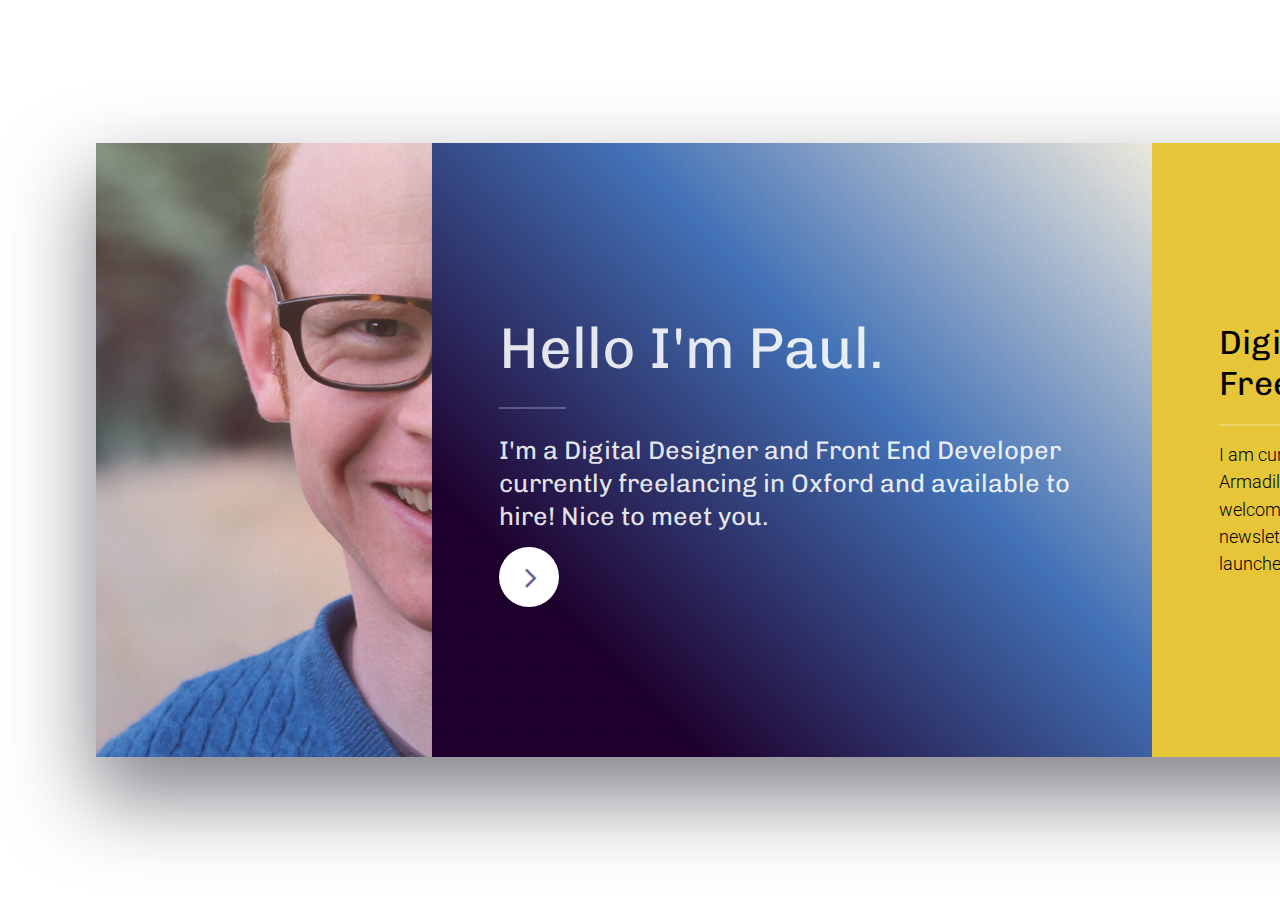
==== index.html @ 3a472e8e "corrected adestra typo" ====
<!DOCTYPE HTML>










<!--
	Ethereal by HTML5 UP
	html5up.net | @ajlkn
	Free for personal and commercial use under the CCA 3.0 license (html5up.net/license)
	Amended by Paul Dyke
-->
<html>

<head>
    <title>Paul Dyke Portfolio</title>
    <meta charset="utf-8" />
    <meta name="viewport" content="width=device-width, initial-scale=1, user-scalable=no" />
    <link rel="stylesheet" href="assets/css/main_v2.css" />
    <noscript><link rel="stylesheet" href="assets/css/noscript.css" /></noscript>
    <meta name="robots" content="noindex, nofollow" />
</head>

<body>
    <!-- Page Wrapper -->
    <div id="page-wrapper">
        <!-- Wrapper -->
        <div id="wrapper">
            <!-- Panel (Banner) -->
            <section class="panel banner right" id="start">
                <div class="content color0 span-3-75">
                    <h1 class="major hello">Hello I'm Paul.</h1>
                    <h3>I'm a Digital Designer and Front End Developer currently freelancing in Oxford and available to hire! Nice to meet you.</h3>
                    
                    <ul class="actions">
                        <li><a href="#first" class="button special color1 circle icon fa-angle-right">Next</a></li>
                    </ul>
                </div>
                <div class="image filtered span-1-75" data-position="25% 25%"><img src="images/portrait.png" alt="" /></div>
            </section>
            
            
                        <!-- Freelancer Panel -->
            <section class="panel b" style="background-color: #e7c538;">
                <div class="intro span-2"  style="color:#000;">
                    <h2 class="major" style="color:#000; font">Digital Design Freelancer</h2>
                    <p>I am currently freelancing at Armadillo CRM  coding email welcome programmes, newsletters and product launches for McDonald's.</p>
                </div>
                <div class="gallery span-2">
                    <video autoplay muted loop controls='true' type='video/mp4'>
                        <source src="https://www.dropbox.com/s/gogv94dn4tb8jvl/armcmix2.mp4?dl=1" type="video/mp4">
                    </video>
                </div>
            </section>

            <!-- Panel -->
            <section class="panel color4" id="first">
                <div class="intro color4 span-3">
                    <h2 class="major">Digital Design Manager</h2>
                    <p>I managed at team of email designers and developers at <a href="http://adestra.com">Adestra</a>. We helped clients create better looking and better performing email campaigns, in less time through bespoke email templates. Most of my time was spent on pre-sales, scoping, writing briefs and guiding the team but here are a few email template designs that I have designed and clients we worked with...</p>
                </div>
                <div class="gallery">
                    <div class="group span-1-5">
                        <a href="images/gallery/fulls/stonegate.png" class="image span-1-5" data-position="bottom">
                            <div class="infobar"><span class="icon fa-user"></span>
                                <br>Stonegate</div><img src="images/gallery/thumbs/wireframe_square.png" /></a>
                        <a href="images/gallery/fulls/stonegate.png" class="image span-1-5" data-position="bottom">
                            <div class="infobar"><span class="icon fa-user"></span>
                                <br>Slug &amp; Lettuce</div><img src="images/gallery/thumbs/slug_square.png" /></a>
                    </div>


                    <div class="group span-1-5">
                        <a href="images/gallery/fulls/stonegate.png" class="image span-1-5" data-position="bottom">
                            <div class="infobar"><span class="icon fa-user"></span>
                                <br>The Common Room</div><img src="images/gallery/thumbs/city_square.png" /></a>
                        <a href="images/gallery/fulls/stonegate.png" class="image span-1-5" data-position="bottom">
                            <div class="infobar"><span class="icon fa-user"></span>
                                <br>Walkabout</div><img src="images/gallery/thumbs/walkabout_square.png" /></a>
                    </div>
                </div>
                <div class="gallery">
                    <div class="image span-2-5" data-position="top">
                        <img src="images/gallery/thumbs/logos.png"></div>
                </div>
                <div class="gallery">
                    <div class="group span-3">
                        <a href="images/gallery/fulls/01.jpg" class="image filtered span-3" data-position="bottom">
                            <div class="infobar"><span class="icon fa-paint-brush"></span>
                                <br>Asda Money</div><img src="images/gallery/thumbs/01.jpg" /></a>
                        <a href="images/gallery/fulls/02.jpg" class="image filtered span-1-5" data-position="center">
                            <div class="infobar"><span class="icon fa-paint-brush"></span> <span class="icon fa-code"></span>
                                <br>Oxford University Press</div><img src="images/gallery/thumbs/02.jpg" alt="" /></a>
                        <a href="images/gallery/fulls/03.jpg" class="image filtered span-1-5" data-position="bottom">
                            <div class="infobar">
                                <div class="infobar"><span class="icon fa-paint-brush"></span> <span class="icon fa-code"></span>
                                    <br>The National Lottery</div>
                            </div><img src="images/gallery/thumbs/03.jpg" alt="" /></a>
                    </div>
                    <a href="images/gallery/fulls/04.jpg" class="image filtered span-2-5" data-position="top">
                        <div class="infobar"><span class="icon fa-paint-brush"></span> <span class="icon fa-code"></span>
                            <br>Lloyds Banking Group</div><img src="images/gallery/thumbs/04.jpg" alt="" /></a>
                </div>
            </section>



            <!-- Email Developer Panel
            <section class="panel filtered color4-alt">
                <div class="intro   span-3">
                    <h2 class="major">Email Developer</h2>
                    <p>At first glance HTML for email appears to be a throwback to the 1990s with its use of tables and inline CSS, but there is more to it than that. Email platforms, such as Adestra's MessageFocus, allows the setup of dynamic and personalised content and templating which add an extra level of markup and logic. More advanced email clients and mobile devices can read CSS3 and media queries allowing for progressive enhancements, animations and responsive email design.</p>
                    <pre style="width:100%;"><code>&lt;table width=&quot;600&quot;&gt;
&lt;tr amf:repeat=&quot;100&quot;&gt;&lt;td&gt;[*data('client_name')*]&lt;/td&gt;&lt;/tr&gt;
&lt;/table&gt;</code></pre>
                </div>
                <div class="gallery span-2">
                    <video autoplay muted loop controls='true' type='video/mp4'>
                        <source src="https://dl.dropboxusercontent.com/s/t7785o9picqbp46/bmj.mp4?dl=1" type="video/mp4">
                    </video>
                </div>
            </section>
 -->




            <!-- Web Development Panel -->
            <section class="panel color4-alt">
                <div class="intro color4 span-3">
                    <h2 class="major">Web Development</h2>
                    <p>I have been developing a garden centre website prototype called <a href="http://plantbooth.uk" target="_blank">Plantbooth</a> using a static site generator called Hugo. The site is responsive, fast, makes use of Pinterest's Rich Pins and generates price information from RSS feeds. I am currently building the next version which uses WordPress and allows the price comparison of over 2500 plants!</p>
                    <p> This portfolio site uses a customised open source html template by <a href="https://html5up.net" target="_blank">HTML5 UP</a>, pure.css and is hosted on GitHub.</p>
                </div>
                <div class="gallery">
                    <div class="group span-3">
                        <div class="image span-3" data-position="center">
                            <div class="infobar"><span class="icon fa-github"></span> <span class="icon fa-wordpress"></span>
                                <br><a href="http://plantbooth.uk" target="_blank">Plantbooth</a><br>Hugo / WordPress.</div><img src="images/gallery/thumbs/plantbooth.png" />
                        </div>
                        <div class="image span-3" data-position="left">
                            <a href="https://plantbooth.uk" target="_blank"><img src="images/gallery/thumbs/plantbooth_pins.png"></a>
                        </div>
                    </div>
                </div>
            </section>            
            

            <!-- Motion Panel -->
            <section class="panel color4-alt">
                <div class="intro color4 span-3">
                    <h2 class="major">Motion</h2>
                    <p>My first summer job was in an animation studio. I studied Architecture briefly and enjoyed creating building designs with CAD. I later took an evening course in 3D Studio Max. I have worked as an Edit Runner in TV Post-Production using Avid. Within Email design, I have enjoyed creating animated gifs and CSS animations.</p>
                    <ul class="actions">
                        <li><a id="mute-video" class="button special color1 circle icon fa-headphones">Listen</a></li>
                    </ul>
                </div>
                <div class="gallery" style="background:white;">
                    <div class="group span-3">
                        <div class="image span-3" data-position="bottom">
                            <video autoplay loop muted width="100%" controls='false' type='video/mp4'>
                                <source src="https://dl.dropboxusercontent.com/s/f4wjrq3kisc1ybz/reel.mp4?dl=1" type="video/mp4">
                            </video>
                        </div>
                        <div class="span-1-5 image world">
                            <img src="http://anglian_water.msgfocus.com/anglian_water/images/globe8.png" alt="Love every drop. Put water at the heart of a whole new way of living." width="100%" class="rotate" />
                            <div class="infobar" style="color:#000;">
                                <span class="icon fa-code"></span>
                                <br>Anglian Water - css animation</div>
                        </div>
                        <div class="span-1-5 image css_animation sky" data-position="top">
                            <div id="front-clouds"></div>
                            <div id="back-clouds"></div>
                            <div class="infobar"><span class="icon fa-paint-brush"></span> <span class="icon fa-code"></span>
                                <br>Adestra Email Summit - css</div>
                            <img src="images/gallery/thumbs/mountain.png" class="mountain">
                        </div>
                    </div>
                </div>
            </section>





            <!-- Illustrations Panel -->
            <section class="panel color4-alt">
                <div class="intro color4 span-3">
                    <h2 class="major">Illustration</h2>
                    <p>I really appreciate great typography, illustration and graphic design. Here's a few examples of my attempts!</p>
                </div>
                <div class="gallery">
                    <div class="group span-3">
                        <div class="image filtered span-1-5" data-position="center"><img src="images/gallery/thumbs/illustrations_04.png" alt="" /></div>
                        <div class="image filtered span-1-5" data-position="center"><img src="images/gallery/thumbs/illustrations_03.png" alt="" /></div>
                        <div class="image filtered span-1-5" data-position="center"><img src="images/gallery/thumbs/illustrations_06.png" alt="" /></div>
                        <div class="image filtered span-1-5" data-position="center"><img src="images/gallery/thumbs/illustrations_05.png" alt="" /></div>
                    </div>
                </div>
                <div class="gallery">

                    <div class="group span-3">
                        <div class="image filtered span-3" data-position="center">
                            <div class="infobar" style="color:black;"><span class="icon fa-paint-brush"></span>
                                <br>Marketing Adestra - Illustrator</div><img src="images/gallery/thumbs/adestracarwarp1.png"></div>
                        <div class="image filtered span-3" data-position="center"><img src="images/gallery/thumbs/adestracarwarp2.png"></div>
                    </div>
                    <div class="group span-1-5">
                        <div class="image filtered span-1-5" data-position="center"><img src="images/gallery/thumbs/adestracarwarp3.png"></div>
                        <div class="image filtered span-1-5" data-position="center"><img src="images/gallery/thumbs/adestracarwarp4.png"></div>
                    </div>
                </div>
            </section>



            <!-- Skills and Tools Panel -->
            <section class="panel color1">
                <div class="intro joined">
                    <h2 class="major">Skills and Tools</h2>
                    <p>I'm most comfortable with Photoshop and a code editor. I make use of Adobe Illustrator and InDesign when creating vector and print ready designs and Premiere Pro for editing video.</p>
                </div>
                <div class="inner">
                    <ul class="grid-icons three connected">
                        <li><span class="icon fa-paint-brush"><span class="label">Graphic Design</span></span>
                        </li>
                        <li><span class="icon fa-camera-retro"><span class="label">Photography</span></span>
                        </li>
                        <li><span class="icon fa-code"><span class="label">Front end Development</span></span>
                        </li>
                        <li><span class="icon fa-envelope-o"><span class="label">Email Development and Marketing</span></span>
                        </li>
                        <li><span class="icon fa-wordpress"><span class="label">WordPress</span></span>
                        </li>
                        <li><span class="icon fa-film"><span class="label">Video</span></span>
                        </li>
                    </ul>
                </div>
            </section>



            <!-- Panel -->
            <section class="panel color1">
                <div class="intro color4">
                    <h2 class="major">Contact</h2>
                    <p>Thank you for browsing my portfolio. If you would like to contact me, you may use the following form.</p>
                    <ul class="contact-icons color1">
                        <li class="icon fa-twitter"><a href="https://twitter.com/pauldyke">@pauldyke</a></li>
                        <li class="icon fa-linkedin"><a href="https://linkedin.com/in/pdyke/">/pdyke</a></li>
                    </ul>
                </div>
                <div class="inner span-3-25">
                    <form id="contact-form" action="//formspree.io/pauldyke@hotmail.com" method="post">
                        <input type="hidden" name="_subject" value="Portfolio Site Message" />
                        <input type="text" name="_gotcha" style="display:none" />
                        <div class="field half">
                            <label for="inputName">Name</label>
                            <input type="text" name="Name" id="inputName" required /> </div>
                        <div class="field half">
                            <label for="inputEmail">Email</label>
                            <input type="email" name="Email" id="inputEmail" required /> </div>
                        <div class="field">
                            <label for="inputMessage">Message</label>
                            <textarea name="Message" id="inputMessage" rows="4" required></textarea>
                        </div>
                        <ul class="actions">
                            <li>
                                <input type="submit" value="Send Message" class="button special" />
                            </li>
                        </ul>
                    </form>
                    <ul class="actions">
                        <li><a href="#start" class="button special color1 circle icon fa-angle-left">Back</a></li>
                    </ul>
                </div>
            </section>




        </div>
    </div>
    <!-- Scripts -->
    <script src="assets/js/jquery.min.js"></script>
    <script src="assets/js/skel.min.js"></script>
    <script src="assets/js/main_v2.js"></script>
</body>

</html>
---- assets/css/main_v2.css ----
@import url(font-awesome.min.css);

/* @import url("https://fonts.googleapis.com/css?family=Source+Sans+Pro:300,400,300i,400i"); */

@import url('https://fonts.googleapis.com/css?family=Bitter:700|Roboto:300,400|Chivo:400,700');

/*
	Ethereal by HTML5 UP
	html5up.net | @ajlkn
	Free for personal and commercial use under the CCA 3.0 license (html5up.net/license)
    Customised by Paul Dyke
*/


/* Reset */

html,
body,
div,
span,
applet,
object,
iframe,
h1,
h2,
h3,
h4,
h5,
h6,
p,
blockquote,
pre,
a,
abbr,
acronym,
address,
big,
cite,
code,
del,
dfn,
em,
img,
ins,
kbd,
q,
s,
samp,
small,
strike,
strong,
sub,
sup,
tt,
var,
b,
u,
i,
center,
dl,
dt,
dd,
ol,
ul,
li,
fieldset,
form,
label,
legend,
table,
caption,
tbody,
tfoot,
thead,
tr,
th,
td,
article,
aside,
canvas,
details,
embed,
figure,
figcaption,
footer,
header,
hgroup,
menu,
nav,
output,
ruby,
section,
summary,
time,
mark,
audio,
video {
    margin: 0;
    padding: 0;
    border: 0;
    font-size: 100%;
    font: inherit;
    vertical-align: baseline;
}

article,
aside,
details,
figcaption,
figure,
footer,
header,
hgroup,
menu,
nav,
section {
    display: block;
}

body {
    line-height: 1;
}

ol,
ul {
    list-style: none;
}

blockquote,
q {
    quotes: none;
}

blockquote:before,
blockquote:after,
q:before,
q:after {
    content: '';
    content: none;
}

table {
    border-collapse: collapse;
    border-spacing: 0;
}

body {
    -webkit-text-size-adjust: none;
}


/* Box Model */

*,
*:before,
*:after {
    -moz-box-sizing: border-box;
    -webkit-box-sizing: border-box;
    box-sizing: border-box;
}


/* Page */

@-moz-keyframes load-spinner {
    0% {
        -moz-transform: rotate(0deg);
        -webkit-transform: rotate(0deg);
        -ms-transform: rotate(0deg);
        transform: rotate(0deg);
    }
    100% {
        -moz-transform: rotate(360deg);
        -webkit-transform: rotate(360deg);
        -ms-transform: rotate(360deg);
        transform: rotate(360deg);
    }
}

@-webkit-keyframes load-spinner {
    0% {
        -moz-transform: rotate(0deg);
        -webkit-transform: rotate(0deg);
        -ms-transform: rotate(0deg);
        transform: rotate(0deg);
    }
    100% {
        -moz-transform: rotate(360deg);
        -webkit-transform: rotate(360deg);
        -ms-transform: rotate(360deg);
        transform: rotate(360deg);
    }
}

@-ms-keyframes load-spinner {
    0% {
        -moz-transform: rotate(0deg);
        -webkit-transform: rotate(0deg);
        -ms-transform: rotate(0deg);
        transform: rotate(0deg);
    }
    100% {
        -moz-transform: rotate(360deg);
        -webkit-transform: rotate(360deg);
        -ms-transform: rotate(360deg);
        transform: rotate(360deg);
    }
}

@keyframes load-spinner {
    0% {
        -moz-transform: rotate(0deg);
        -webkit-transform: rotate(0deg);
        -ms-transform: rotate(0deg);
        transform: rotate(0deg);
    }
    100% {
        -moz-transform: rotate(360deg);
        -webkit-transform: rotate(360deg);
        -ms-transform: rotate(360deg);
        transform: rotate(360deg);
    }
}

@-ms-viewport {
    width: device-width;
}

html {
    width: 100%;
    height: 100%;
}

body {
    display: -moz-flex;
    display: -webkit-flex;
    display: -ms-flex;
    display: flex;
    -moz-align-items: center;
    -webkit-align-items: center;
    -ms-align-items: center;
    align-items: center;
    -moz-justify-content: -moz-flex-start;
    -webkit-justify-content: -webkit-flex-start;
    -ms-justify-content: -ms-flex-start;
    justify-content: flex-start;
    -ms-overflow-style: scrollbar;
    width: 100%;
    height: 100%;
    min-height: 30rem;
    overflow: hidden;
}

body:before {
    -moz-animation: load-spinner 1s infinite linear;
    -webkit-animation: load-spinner 1s infinite linear;
    -ms-animation: load-spinner 1s infinite linear;
    animation: load-spinner 1s infinite linear;
    -moz-transition: opacity 0.25s ease;
    -webkit-transition: opacity 0.25s ease;
    -ms-transition: opacity 0.25s ease;
    transition: opacity 0.25s ease;
    -moz-transition-delay: 0s;
    -webkit-transition-delay: 0s;
    -ms-transition-delay: 0s;
    transition-delay: 0s;
    -moz-pointer-events: none;
    -webkit-pointer-events: none;
    -ms-pointer-events: none;
    pointer-events: none;
    content: '';
    display: block;
    position: absolute;
    top: 50%;
    left: 50%;
    width: 4rem;
    height: 4rem;
    margin: -2rem 0 0 -2rem;
    background-image: url("data:image/svg+xml;charset=utf8,%3Csvg xmlns='http://www.w3.org/2000/svg' xmlns:xlink='http://www.w3.org/1999/xlink' width='96px' height='96px' viewBox='0 0 96 96' zoomAndPan='disable'%3E%3Cstyle%3Ecircle %7Bfill: transparent%3B stroke: %232e2b37%3B stroke-width: 1.5px%3B %7D%3C/style%3E%3Cdefs%3E%3CclipPath id='corner'%3E%3Cpolygon points='0,0 48,0 48,48 96,48 96,96 0,96' /%3E%3C/clipPath%3E%3C/defs%3E%3Cg clip-path='url(%23corner)'%3E%3Ccircle cx='48' cy='48' r='32'/%3E%3C/g%3E%3C/svg%3E");
    background-position: center;
    background-repeat: no-repeat;
    background-size: 4rem;
    opacity: 0;
}

body:after {
    -moz-pointer-events: none;
    -webkit-pointer-events: none;
    -ms-pointer-events: none;
    pointer-events: none;
    content: '';
    display: block;
    position: fixed;
    top: 0;
    left: 0;
    width: 100%;
    height: 100%;
    z-index: -1;
    background-attachment: fixed;
    background-color: #ffffff;
   /**  background-image: url("../../images/overlay.png"), url("../../images/bg.jpg");
    background-repeat: repeat, repeat-x;
    background-size: 128px 128px, cover; **/
}

body.is-loading *,
body.is-loading *:before,
body.is-loading *:after {
    -moz-animation: none !important;
    -webkit-animation: none !important;
    -ms-animation: none !important;
    animation: none !important;
    -moz-transition: none !important;
    -webkit-transition: none !important;
    -ms-transition: none !important;
    transition: none !important;
}

body.is-loading:before {
    -moz-transition: opacity 1s ease;
    -webkit-transition: opacity 1s ease;
    -ms-transition: opacity 1s ease;
    transition: opacity 1s ease;
    -moz-transition-delay: 0.75s;
    -webkit-transition-delay: 0.75s;
    -ms-transition-delay: 0.75s;
    transition-delay: 0.75s;
    opacity: 0.25;
}

@media screen and (max-width: 736px) {
    html {
        height: auto;
    }
    body {
        height: auto;
        overflow-x: hidden;
        overflow-y: auto;
    }
}

@media screen and (max-width: 480px) {
    html,
    body {
        min-width: 320px;
    }
}


/* Typography */

html {
    font-size: 18pt;
    font-size: 1vmax;
}

@media screen and (max-width: 1680px) {
    html {
        font-size: 12pt;
        font-size: 1.1vmax;
    }
}

@media screen and (max-width: 1280px) {
    html {
        font-size: 11pt;
        font-size: 1.5vmax;
    }
}

body,
input,
select,
textarea {
    color: rgba(255, 255, 255, 0.75);
    font-family: 'Roboto', Helvetica, sans-serif;
    font-size: 0.95rem;
    font-weight: 300;
    line-height: 1.50;
}

a {
    -moz-transition: color 0.2s ease-in-out, border-bottom-color 0.2s ease-in-out;
    -webkit-transition: color 0.2s ease-in-out, border-bottom-color 0.2s ease-in-out;
    -ms-transition: color 0.2s ease-in-out, border-bottom-color 0.2s ease-in-out;
    transition: color 0.2s ease-in-out, border-bottom-color 0.2s ease-in-out;
    color: inherit;
    border-bottom: dotted 1px;
    text-decoration: none;
}

a:hover {
    border-bottom-color: transparent;
    color: #ffe4b4;
}

strong,
b {
    color: rgba(255, 255, 255, 0.875);
    font-weight: 400;
}

em,
i {
    font-style: italic;
}

p {
    margin: 0 0 1.5rem 0;
}

body.is-ie p {
    width: 100%;
}

h1,
h2,
h3,
h4,
h5,
h6 {
    color: rgba(255, 255, 255, 0.875);
    font-family: 'Chivo', Helvetica, sans-serif;
    font-weight: 400;
    line-height: 1.3;
    margin: 0 0 0.75rem 0;
    letter-spacing: 0em;
}

h1 a,
h2 a,
h3 a,
h4 a,
h5 a,
h6 a {
    color: inherit;
    text-decoration: none;
}

h1.major,
h2.major,
h3.major {
    position: relative;
}

h1.major:after,
h2.major:after,
h3.major:after {
    content: '';
    position: absolute;
    left: 0;
    width: 3.5rem;
    height: 0.1rem;
    background-color: rgba(255, 255, 255, 0.25);
}

h1 {
    font-size: 3rem;
    line-height: 1.2;
}

h1.major {
    margin: 0 0 2.625rem 0;
}

h1.major:after {
    bottom: -1.325rem;
}

h2 {
    font-size: 1.75rem;
    line-height: 1.2;
}

h2.major {
    margin: 0 0 1.9875rem 0;
}

h2.major:after {
    bottom: -1.2rem;
}

h3 {
    font-size: 1.325rem;
}

h3.major {
    margin: 0 0 1.875rem 0;
}

h3.major:after {
    bottom: -0.75rem;
}

h4 {
    font-size: 1rem;
}

h5 {
    font-size: 0.9rem;
}

h6 {
    font-size: 0.7rem;
}

sub {
    font-size: 0.8rem;
    position: relative;
    top: 0.5rem;
}

sup {
    font-size: 0.8rem;
    position: relative;
    top: -0.5rem;
}

blockquote {
    border-left: solid 0.25rem rgba(255, 255, 255, 0.25);
    font-style: italic;
    margin: 0 0 1.5rem 0;
    padding: 0.375rem 0 0.375rem 1.5rem;
}

code {
    background: rgba(255, 255, 255, 0.075);
    border-radius: 0.25rem;
    font-family: "Courier New", monospace;
    font-size: 0.8rem;
    margin: 0 0.25rem;
    padding: 0.25rem 0.65rem;
}

pre {
    -webkit-overflow-scrolling: touch;
    font-family: "Courier New", monospace;
    font-size: 0.8rem;
    margin: 0 0 1.5rem 0;
    white-space: pre-wrap;
}

pre code {
    display: block;
    line-height: 1.625;
    padding: 1rem 1.5rem;
    overflow-x: auto;
    margin: 0;
}

hr {
    border: 0;
    border-bottom: solid 2px rgba(255, 255, 255, 0.25);
    margin: 1.875rem 0;
}

.align-left {
    text-align: left;
}

.align-center {
    text-align: center;
}

.align-right {
    text-align: right;
}

@media screen and (max-width: 736px) {
    html {
        font-size: 12pt;
    }
    h1 {
        font-size: 2.25rem;
        line-height: 1.2;
    }
    h1.major {
        margin: 0 0 2.625rem 0;
    }
    h1.major:after {
        bottom: -1.325rem;
    }
    h2 {
        font-size: 1.5rem;
        line-height: 1.2;
    }
    h2.major {
        margin: 0 0 1.9875rem 0;
    }
    h2.major:after {
        bottom: -1.2rem;
    }
    h3 {
        font-size: 1rem;
    }
    h3.major {
        margin: 0 0 1.875rem 0;
    }
    h3.major:after {
        bottom: -0.75rem;
    }
    h4 {
        font-size: 1rem;
    }
    h5 {
        font-size: 0.9rem;
    }
    h6 {
        font-size: 0.7rem;
    }
    h1 br,
    h2 br,
    h3 br,
    h4 br,
    h5 br,
    h6 br {
        display: none;
    }
}

@media screen and (max-width: 360px) {
    html {
        font-size: 11pt;
    }
}


/* Form */

form {
    display: -moz-flex;
    display: -webkit-flex;
    display: -ms-flex;
    display: flex;
    -moz-flex-wrap: wrap;
    -webkit-flex-wrap: wrap;
    -ms-flex-wrap: wrap;
    flex-wrap: wrap;
    width: calc(100% + 3rem);
    margin: -1.5rem 0 1.5rem -1.5rem;
}

form > .field {
    -moz-flex-grow: 0;
    -webkit-flex-grow: 0;
    -ms-flex-grow: 0;
    flex-grow: 0;
    -moz-flex-shrink: 0;
    -webkit-flex-shrink: 0;
    -ms-flex-shrink: 0;
    flex-shrink: 0;
    padding: 1.5rem 0 0 1.5rem;
    width: calc(100% - 1.5rem);
}

form > .field.half {
    width: calc(50% - 0.75rem);
}

form > .field.third {
    width: calc(100%/3 - 0.5rem);
}

form > .field.quarter {
    width: calc(25% - 0.375rem);
}

form > .actions {
    -moz-flex-grow: 0;
    -webkit-flex-grow: 0;
    -ms-flex-grow: 0;
    flex-grow: 0;
    -moz-flex-shrink: 1;
    -webkit-flex-shrink: 1;
    -ms-flex-shrink: 1;
    flex-shrink: 1;
    margin: 1.5rem 0 0 1.5rem;
}

label {
    color: rgba(255, 255, 255, 0.875);
    display: block;
    font-family: Roboto, Arial, Helvetica, sans-serif;
    font-size: 0.8rem;
    font-weight: 700;
    margin: 0 0 0.4875rem 0;
}

input[type="text"],
input[type="password"],
input[type="email"],
input[type="tel"],
select,
textarea {
    -moz-appearance: none;
    -webkit-appearance: none;
    -ms-appearance: none;
    appearance: none;
    background: transparent;
    border: solid 2px rgba(255, 255, 255, 0.25);
    border-radius: 0.25rem;
    color: inherit;
    display: block;
    outline: 0;
    padding: 0 0.75rem;
    text-decoration: none;
    width: 100%;
}

input[type="text"]:invalid,
input[type="password"]:invalid,
input[type="email"]:invalid,
input[type="tel"]:invalid,
select:invalid,
textarea:invalid {
    box-shadow: none;
}

input[type="text"]:focus,
input[type="password"]:focus,
input[type="email"]:focus,
input[type="tel"]:focus,
select:focus,
textarea:focus {
    border-color: #ffe4b4;
}

option {
    background-color: rgba(255, 255, 255, 0.875);
    color: #2e2b37;
}

.select-wrapper {
    text-decoration: none;
    display: block;
    position: relative;
}

.select-wrapper:before {
    -moz-osx-font-smoothing: grayscale;
    -webkit-font-smoothing: antialiased;
    font-family: FontAwesome;
    font-style: normal;
    font-weight: normal;
    text-transform: none !important;
}

.select-wrapper:before {
    display: block;
    content: '\f107';
    position: absolute;
    top: 0;
    right: 0;
    width: 2.5rem;
    height: 2.5rem;
    line-height: 2.5rem;
    color: rgba(255, 255, 255, 0.75);
    pointer-events: none;
    text-align: center;
}

body.is-ie .select-wrapper:before {
    line-height: 2.5;
}

.select-wrapper select::-ms-expand {
    display: none;
}

input[type="text"],
input[type="password"],
input[type="email"],
select {
    height: 2.5rem;
}

textarea {
    padding: 0.75rem 1rem;
}

input[type="checkbox"],
input[type="radio"] {
    -moz-appearance: none;
    -webkit-appearance: none;
    -ms-appearance: none;
    appearance: none;
    display: block;
    float: left;
    margin-right: -2rem;
    opacity: 0;
    width: 1rem;
    z-index: -1;
}

input[type="checkbox"] + label,
input[type="radio"] + label {
    text-decoration: none;
    position: relative;
    color: rgba(255, 255, 255, 0.75);
    cursor: pointer;
    display: inline-block;
    font-size: 1rem;
    font-weight: 300;
    margin-bottom: 0;
    padding-left: 2.5rem;
    padding-right: 1rem;
}

input[type="checkbox"] + label:before,
input[type="radio"] + label:before {
    -moz-osx-font-smoothing: grayscale;
    -webkit-font-smoothing: antialiased;
    font-family: FontAwesome;
    font-style: normal;
    font-weight: normal;
    text-transform: none !important;
}

input[type="checkbox"] + label:before,
input[type="radio"] + label:before {
    content: '';
    display: inline-block;
    position: absolute;
    top: 0;
    left: 0;
    width: 1.5rem;
    height: 1.5rem;
    line-height: 1.4375rem;
    background: rgba(255, 255, 255, 0.075);
    border: solid 1px rgba(255, 255, 255, 0.25);
    border-radius: 0.25rem;
    color: #2e2b37;
    text-align: center;
}

body.is-ie input[type="checkbox"] + label:before,
body.is-ie input[type="radio"] + label:before {
    line-height: 1.5;
}

input[type="checkbox"]:checked + label:before,
input[type="radio"]:checked + label:before {
    content: '\f00c';
    background: rgba(255, 255, 255, 0.875);
    border-color: rgba(255, 255, 255, 0.875);
}

input[type="checkbox"]:focus + label:before,
input[type="radio"]:focus + label:before {
    border-color: #ffe4b4;
    box-shadow: 0 0 0 1px #ffe4b4;
}

input[type="checkbox"]:focus:checked + label:before,
input[type="radio"]:focus:checked + label:before {
    background: #ffe4b4;
}

input[type="checkbox"].color1 + label:before,
input[type="radio"].color1 + label:before {
    color: #726193;
}

input[type="checkbox"].color2 + label:before,
input[type="radio"].color2 + label:before {
    color: #e37b7c;
}

input[type="checkbox"].color3 + label:before,
input[type="radio"].color3 + label:before {
    color: #ffe4b4;
}

input[type="checkbox"].color4 + label:before,
input[type="radio"].color4 + label:before {
    color: #353865;
}

input[type="checkbox"] + label:before {
    border-radius: 0.25rem;
}

input[type="radio"] + label:before {
    border-radius: 100%;
}

::-webkit-input-placeholder {
    color: rgba(255, 255, 255, 0.5) !important;
    opacity: 1.0;
}

:-moz-placeholder {
    color: rgba(255, 255, 255, 0.5) !important;
    opacity: 1.0;
}

::-moz-placeholder {
    color: rgba(255, 255, 255, 0.5) !important;
    opacity: 1.0;
}

:-ms-input-placeholder {
    color: rgba(255, 255, 255, 0.5) !important;
    opacity: 1.0;
}

.formerize-placeholder {
    color: rgba(255, 255, 255, 0.5) !important;
    opacity: 1.0;
}

@media screen and (max-width: 736px) {
    form {
        margin: -1.5rem 0 1.5rem 0;
        width: 100%;
    }
    form > .field {
        padding: 1.5rem 0 0 0;
        width: 100% !important;
    }
    form > .actions {
        margin: 1.5rem 0 0 0;
    }
}


/* Icon */

.icon {
    text-decoration: none;
    position: relative;
    border-bottom: none;
}

.icon:before {
    -moz-osx-font-smoothing: grayscale;
    -webkit-font-smoothing: antialiased;
    font-family: FontAwesome;
    font-style: normal;
    font-weight: normal;
    text-transform: none !important;
}

.icon > .label {
    display: none;
}


/* Image */

.image {
    display: inline-block;
    position: relative;
    border: 0;
}

.image.filtered:after {
    background-image: url("../../images/overlay.png"), linear-gradient(45deg, rgba(114, 97, 147, 0.25) 25%, rgba(227, 123, 124, 0.25) 50%, rgba(255, 228, 180, 0.25));
    background-size: 128px 128px, auto;
    -moz-pointer-events: none;
    -webkit-pointer-events: none;
    -ms-pointer-events: none;
    pointer-events: none;
    content: '';
    position: absolute;
    top: 0;
    left: 0;
    width: 100%;
    height: 100%;
    opacity: 1;
    z-index: 1;
}

.image.filtered.tinted:after {
    background-image: url("../../images/overlay.png"), linear-gradient(45deg, rgba(114, 97, 147, 0.25) 25%, rgba(227, 123, 124, 0.25) 50%, rgba(255, 228, 180, 0.25)), linear-gradient(0deg, rgba(0, 0, 0, 0.125), rgba(0, 0, 0, 0.125));
    background-size: 128px 128px, auto, auto;
}

.image[data-position] img {
    -moz-object-fit: cover;
    -webkit-object-fit: cover;
    -ms-object-fit: cover;
    object-fit: cover;
    display: block;
    position: absolute;
    top: 0;
    left: 0;
    width: 100%;
    height: 100%;
}

.image[data-position="top left"] img {
    -moz-object-position: top left;
    -webkit-object-position: top left;
    -ms-object-position: top left;
    object-position: top left;
}

.image[data-position="top"] img {
    -moz-object-position: top;
    -webkit-object-position: top;
    -ms-object-position: top;
    object-position: top;
}

.image[data-position="top right"] img {
    -moz-object-position: top right;
    -webkit-object-position: top right;
    -ms-object-position: top right;
    object-position: top right;
}

.image[data-position="right"] img {
    -moz-object-position: right;
    -webkit-object-position: right;
    -ms-object-position: right;
    object-position: right;
}

.image[data-position="bottom right"] img {
    -moz-object-position: bottom right;
    -webkit-object-position: bottom right;
    -ms-object-position: bottom right;
    object-position: bottom right;
}

.image[data-position="bottom"] img {
    -moz-object-position: bottom;
    -webkit-object-position: bottom;
    -ms-object-position: bottom;
    object-position: bottom;
}

.image[data-position="bottom left"] img {
    -moz-object-position: bottom left;
    -webkit-object-position: bottom left;
    -ms-object-position: bottom left;
    object-position: bottom left;
}

.image[data-position="left"] img {
    -moz-object-position: left;
    -webkit-object-position: left;
    -ms-object-position: left;
    object-position: left;
}

.image[data-position="center"] img {
    -moz-object-position: center;
    -webkit-object-position: center;
    -ms-object-position: center;
    object-position: center;
}

.image[data-position="25% 25%"] img {
    -moz-object-position: 25% 25%;
    -webkit-object-position: 25% 25%;
    -ms-object-position: 25% 25%;
    object-position: 25% 25%;
}

.image[data-position="75% 25%"] img {
    -moz-object-position: 75% 25%;
    -webkit-object-position: 75% 25%;
    -ms-object-position: 75% 25%;
    object-position: 75% 25%;
}

.image[data-position="75% 75%"] img {
    -moz-object-position: 75% 75%;
    -webkit-object-position: 75% 75%;
    -ms-object-position: 75% 75%;
    object-position: 75% 75%;
}

.image[data-position="25% 75%"] img {
    -moz-object-position: 25% 75%;
    -webkit-object-position: 25% 75%;
    -ms-object-position: 25% 75%;
    object-position: 25% 75%;
}

.image img {
    display: block;
}

.image.left,
.image.right {
    max-width: 40%;
}

.image.left img,
.image.right img {
    width: 100%;
}

.image.left {
    float: left;
    padding: 0 1.5rem 1rem 0;
    top: 0.25rem;
}

.image.right {
    float: right;
    padding: 0 0 1rem 1.5rem;
    top: 0.25rem;
}

.image.fit {
    display: block;
    margin: 0 0 1.5rem 0;
    width: 100%;
}

.image.fit img {
    width: 100%;
}

.image.main {
    display: block;
    margin: 0 0 2.25rem 0;
    width: 100%;
}

.image.main img {
    width: 100%;
}


/* List */

ol {
    list-style: decimal;
    margin: 0 0 1.5rem 0;
    padding-left: 1.25rem;
}

ol li {
    padding-left: 0.25rem;
}

ul {
    list-style: disc;
    margin: 0 0 1.5rem 0;
    padding-left: 1rem;
}

ul li {
    padding-left: 0.5rem;
}

ul.alt {
    list-style: none;
    padding-left: 0;
}

ul.alt li {
    border-top: solid 1px rgba(255, 255, 255, 0.25);
    padding: 0.5rem 0;
}

ul.alt li:first-child {
    border-top: 0;
    padding-top: 0;
}

ul.icons {
    cursor: default;
    list-style: none;
    padding-left: 0;
}

ul.icons li {
    display: inline-block;
    padding: 0 1rem 0 0;
}

ul.icons li:last-child {
    padding-right: 0;
}

ul.icons li .icon:before {
    font-size: 1.25em;
}

ul.actions {
    cursor: default;
    list-style: none;
    padding-left: 0;
}

ul.actions li {
    display: inline-block;
    padding: 0 0.75rem 0 0;
    vertical-align: middle;
}

ul.actions li:last-child {
    padding-right: 0;
}

ul.actions.small li {
    padding: 0 0.375rem 0 0;
}

ul.actions.vertical li {
    display: block;
    padding: 0.75rem 0 0 0;
}

ul.actions.vertical li:first-child {
    padding-top: 0;
}

ul.actions.vertical li > * {
    margin-bottom: 0;
}

ul.actions.vertical.small li {
    padding: 0.375rem 0 0 0;
}

ul.actions.vertical.small li:first-child {
    padding-top: 0;
}

ul.actions.fit {
    display: table;
    margin-left: -0.75rem;
    padding: 0;
    table-layout: fixed;
    width: calc(100% + 0.75rem);
}

ul.actions.fit li {
    display: table-cell;
    padding: 0 0 0 0.75rem;
}

ul.actions.fit li > * {
    margin-bottom: 0;
}

ul.actions.fit.small {
    margin-left: -0.375rem;
    width: calc(100% + 0.375rem);
}

ul.actions.fit.small li {
    padding: 0 0 0 0.375rem;
}

ul.contact-icons {
    list-style: none;
    padding-left: 0;
}

ul.contact-icons > li {
    margin: 1.25rem 0 0 0;
    padding-left: 0;
}

ul.contact-icons > li:before {
    display: inline-block;
    width: 2.25rem;
    height: 2.25rem;
    line-height: 2.25rem;
    border-radius: 2.25rem;
    background-color: white;
    color: #2e2b37;
    cursor: default;
    font-size: 1.125rem;
    margin-right: 1rem;
    text-align: center;
    vertical-align: middle;
}

body.is-ie ul.contact-icons > li:before {
    line-height: 2.125;
}

ul.contact-icons > li a {
    border-bottom: 0;
}

ul.contact-icons.color1 > li:before {
    color: #726193;
}

ul.contact-icons.color2 > li:before {
    color: #e37b7c;
}

ul.contact-icons.color3 > li:before {
    color: #ffe4b4;
}

ul.contact-icons.color4 > li:before {
    color: #353865;
}

ul.grid-icons {
    display: -moz-flex;
    display: -webkit-flex;
    display: -ms-flex;
    display: flex;
    -moz-flex-wrap: wrap;
    -webkit-flex-wrap: wrap;
    -ms-flex-wrap: wrap;
    flex-wrap: wrap;
    -moz-justify-content: center;
    -webkit-justify-content: center;
    -ms-justify-content: center;
    justify-content: center;
    list-style: none;
    margin: 0 0 1.5rem 0;
    padding-left: 0;
}

ul.grid-icons .icon {
    display: block;
    position: relative;
    width: 100%;
    text-align: center;
}

ul.grid-icons .icon:before {
    display: block;
    width: 6rem;
    height: 6rem;
    line-height: 6rem;
    border-radius: 6rem;
    box-shadow: inset 0 0 0 2px rgba(255, 255, 255, 0.25);
    font-size: 2.5rem;
    margin: 0 auto;
    text-align: center;
}

body.is-ie ul.grid-icons .icon:before {
    line-height: 2.375;
}

ul.grid-icons > li {
    -moz-flex-grow: 0;
    -webkit-flex-grow: 0;
    -ms-flex-grow: 0;
    flex-grow: 0;
    -moz-flex-shrink: 0;
    -webkit-flex-shrink: 0;
    -ms-flex-shrink: 0;
    flex-shrink: 0;
    position: relative;
    margin: 1.5rem 0 0 1.5rem;
    padding-left: 0;
}

ul.grid-icons.connected > li:before {
    content: '';
    display: block;
    position: absolute;
    width: 1.5rem;
    height: 2px;
    top: 50%;
    left: -1.5rem;
    background-color: rgba(255, 255, 255, 0.25);
}

ul.grid-icons.connected > li:after {
    content: '';
    display: block;
    position: absolute;
    width: 2px;
    height: 1.5rem;
    top: -1.5rem;
    left: 50%;
    background-color: rgba(255, 255, 255, 0.25);
}

ul.grid-icons.two {
    width: 14rem;
}

ul.grid-icons.two > li:nth-child(-n + 2) {
    margin-top: 0;
}

ul.grid-icons.two > li:nth-child(-n + 2):after {
    display: none;
}

ul.grid-icons.two > li:nth-child(2n - 1) {
    margin-left: 0;
}

ul.grid-icons.two > li:nth-child(2n - 1):before {
    display: none;
}

ul.grid-icons.three {
    width: 21.5rem;
}

ul.grid-icons.three > li:nth-child(-n + 3) {
    margin-top: 0;
}

ul.grid-icons.three > li:nth-child(-n + 3):after {
    display: none;
}

ul.grid-icons.three > li:nth-child(3n - 2) {
    margin-left: 0;
}

ul.grid-icons.three > li:nth-child(3n - 2):before {
    display: none;
}

ul.grid-icons.four {
    width: 29rem;
}

ul.grid-icons.four > li:nth-child(-n + 4) {
    margin-top: 0;
}

ul.grid-icons.four > li:nth-child(-n + 4):after {
    display: none;
}

ul.grid-icons.four > li:nth-child(4n - 3) {
    margin-left: 0;
}

ul.grid-icons.four > li:nth-child(4n - 3):before {
    display: none;
}

dl {
    margin: 0 0 1.5rem 0;
}

dl dt {
    display: block;
    font-weight: 400;
    margin: 0 0 0.75rem 0;
}

dl dd {
    margin-left: 1.5rem;
}

@media screen and (max-width: 736px) {
    ul.grid-icons {
        -moz-justify-content: -moz-flex-start;
        -webkit-justify-content: -webkit-flex-start;
        -ms-justify-content: -ms-flex-start;
        justify-content: flex-start;
        width: 100% !important;
        margin: -1rem 0 1.5rem -1rem;
    }
    ul.grid-icons .icon:before {
        width: 4.5rem;
        height: 4.5rem;
        line-height: 4.5rem;
        font-size: 1.75rem;
    }
    ul.grid-icons > li {
        margin: 1rem 0 0 1rem !important;
    }
    ul.grid-icons > li:before {
        display: none !important;
    }
    ul.grid-icons > li:after {
        display: none !important;
    }
}


/* Table */

.table-wrapper {
    -webkit-overflow-scrolling: touch;
    overflow-x: auto;
}

table {
    margin: 0 0 1.5rem 0;
    width: 100%;
}

table tbody tr {
    border: solid 1px rgba(255, 255, 255, 0.25);
    border-left: 0;
    border-right: 0;
}

table tbody tr:nth-child(2n + 1) {
    background-color: rgba(255, 255, 255, 0.075);
}

table td {
    padding: 0.75rem 0.75rem;
}

table th {
    color: rgba(255, 255, 255, 0.875);
    font-size: 0.9rem;
    font-weight: 400;
    padding: 0 0.75rem 0.75rem 0.75rem;
    text-align: left;
}

table thead {
    border-bottom: solid 2px rgba(255, 255, 255, 0.25);
}

table tfoot {
    border-top: solid 2px rgba(255, 255, 255, 0.25);
}

table.alt {
    border-collapse: separate;
}

table.alt tbody tr td {
    border: solid 1px rgba(255, 255, 255, 0.25);
    border-left-width: 0;
    border-top-width: 0;
}

table.alt tbody tr td:first-child {
    border-left-width: 1px;
}

table.alt tbody tr:first-child td {
    border-top-width: 1px;
}

table.alt thead {
    border-bottom: 0;
}

table.alt tfoot {
    border-top: 0;
}


/* Button */

input[type="submit"],
input[type="reset"],
input[type="button"],
button,
.button {
    -moz-appearance: none;
    -webkit-appearance: none;
    -ms-appearance: none;
    appearance: none;
    -moz-transition: background-color 0.2s ease-in-out, box-shadow 0.2s ease-in-out, color 0.2s ease-in-out;
    -webkit-transition: background-color 0.2s ease-in-out, box-shadow 0.2s ease-in-out, color 0.2s ease-in-out;
    -ms-transition: background-color 0.2s ease-in-out, box-shadow 0.2s ease-in-out, color 0.2s ease-in-out;
    transition: background-color 0.2s ease-in-out, box-shadow 0.2s ease-in-out, color 0.2s ease-in-out;
    background-color: transparent;
    border: 0;
    border-radius: 0.25rem;
    box-shadow: inset 0 0 0 2px rgba(255, 255, 255, 0.25);
    color: rgba(255, 255, 255, 0.875) !important;
    cursor: pointer;
    display: inline-block;
    font-family: Arial, Helvetica, sans-serif;
    font-size: 0.6rem;
    font-weight: 700;
    height: 2.75rem;
    letter-spacing: 0.15rem;
    line-height: 2.75rem;
    padding: 0 1.5rem 0 1.65rem;
    text-align: center;
    text-decoration: none;
    text-transform: uppercase;
    white-space: nowrap;
}

input[type="submit"]:hover,
input[type="reset"]:hover,
input[type="button"]:hover,
button:hover,
.button:hover {
    box-shadow: inset 0 0 0 2px #ffe4b4;
    color: #ffe4b4 !important;
}

input[type="submit"]:active,
input[type="reset"]:active,
input[type="button"]:active,
button:active,
.button:active {
    background-color: rgba(255, 228, 180, 0.125);
}

input[type="submit"].icon:before,
input[type="reset"].icon:before,
input[type="button"].icon:before,
button.icon:before,
.button.icon:before {
    display: inline-block;
    position: relative;
    top: -0.075rem;
    vertical-align: middle;
    font-size: 0.8rem;
    margin: 0 0.375rem 0 -0.325rem;
}

input[type="submit"].icon.circle,
input[type="reset"].icon.circle,
input[type="button"].icon.circle,
button.icon.circle,
.button.icon.circle {
    position: relative;
    width: 3.125rem;
    height: 3.125rem;
    line-height: 3.125rem;
    text-indent: 3.125rem;
    border-radius: 100%;
    overflow: hidden;
    padding: 0;
    letter-spacing: 0;
}

input[type="submit"].icon.circle:before,
input[type="reset"].icon.circle:before,
input[type="button"].icon.circle:before,
button.icon.circle:before,
.button.icon.circle:before {
    display: block;
    position: absolute;
    top: 0;
    left: 0;
    width: inherit;
    height: inherit;
    font-size: 1.25rem;
    line-height: inherit;
    margin: 0;
    text-indent: 0;
}

input[type="submit"].icon.circle.fa-angle-left:before,
input[type="reset"].icon.circle.fa-angle-left:before,
input[type="button"].icon.circle.fa-angle-left:before,
button.icon.circle.fa-angle-left:before,
.button.icon.circle.fa-angle-left:before {
    position: relative;
    left: -0.1rem;
    font-size: 1.75rem;
}

input[type="submit"].icon.circle.fa-angle-right:before,
input[type="reset"].icon.circle.fa-angle-right:before,
input[type="button"].icon.circle.fa-angle-right:before,
button.icon.circle.fa-angle-right:before,
.button.icon.circle.fa-angle-right:before {
    position: relative;
    left: 0.1rem;
    font-size: 1.75rem;
}

input[type="submit"].fit,
input[type="reset"].fit,
input[type="button"].fit,
button.fit,
.button.fit {
    display: block;
    margin: 0 0 0.75rem 0;
    width: 100%;
}

input[type="submit"].small,
input[type="reset"].small,
input[type="button"].small,
button.small,
.button.small {
    font-size: 0.4rem;
    height: 1.875rem;
    line-height: 1.875rem;
    padding: 0 1.25rem 0 1.4rem;
}

input[type="submit"].large,
input[type="reset"].large,
input[type="button"].large,
button.large,
.button.large {
    font-size: 0.8rem;
    height: 3.3125rem;
    line-height: 3.3125rem;
    padding: 0 2rem 0 2.15rem;
}

input[type="submit"].special,
input[type="reset"].special,
input[type="button"].special,
button.special,
.button.special {
    background-color: white;
    box-shadow: none;
    color: #2e2b37 !important;
}

input[type="submit"].special.color1,
input[type="reset"].special.color1,
input[type="button"].special.color1,
button.special.color1,
.button.special.color1 {
    color: #726193 !important;
}

input[type="submit"].special.color2,
input[type="reset"].special.color2,
input[type="button"].special.color2,
button.special.color2,
.button.special.color2 {
    color: #e37b7c !important;
}

input[type="submit"].special.color3,
input[type="reset"].special.color3,
input[type="button"].special.color3,
button.special.color3,
.button.special.color3 {
    color: #ffe4b4 !important;
}

input[type="submit"].special.color4,
input[type="reset"].special.color4,
input[type="button"].special.color4,
button.special.color4,
.button.special.color4 {
    color: #353865 !important;
}

input[type="submit"].special:hover,
input[type="reset"].special:hover,
input[type="button"].special:hover,
button.special:hover,
.button.special:hover {
    background-color: #ffe4b4;
}

input[type="submit"].special:active,
input[type="reset"].special:active,
input[type="button"].special:active,
button.special:active,
.button.special:active {
    background-color: #fdd997;
}

input[type="submit"].disabled,
input[type="submit"]:disabled,
input[type="reset"].disabled,
input[type="reset"]:disabled,
input[type="button"].disabled,
input[type="button"]:disabled,
button.disabled,
button:disabled,
.button.disabled,
.button:disabled {
    -moz-pointer-events: none;
    -webkit-pointer-events: none;
    -ms-pointer-events: none;
    pointer-events: none;
    cursor: default;
    opacity: 0.5;
}


/* Gallery */

@-moz-keyframes gallery-modal-spinner {
    0% {
        -moz-transform: rotate(0deg);
        -webkit-transform: rotate(0deg);
        -ms-transform: rotate(0deg);
        transform: rotate(0deg);
    }
    100% {
        -moz-transform: rotate(360deg);
        -webkit-transform: rotate(360deg);
        -ms-transform: rotate(360deg);
        transform: rotate(360deg);
    }
}

@-webkit-keyframes gallery-modal-spinner {
    0% {
        -moz-transform: rotate(0deg);
        -webkit-transform: rotate(0deg);
        -ms-transform: rotate(0deg);
        transform: rotate(0deg);
    }
    100% {
        -moz-transform: rotate(360deg);
        -webkit-transform: rotate(360deg);
        -ms-transform: rotate(360deg);
        transform: rotate(360deg);
    }
}

@-ms-keyframes gallery-modal-spinner {
    0% {
        -moz-transform: rotate(0deg);
        -webkit-transform: rotate(0deg);
        -ms-transform: rotate(0deg);
        transform: rotate(0deg);
    }
    100% {
        -moz-transform: rotate(360deg);
        -webkit-transform: rotate(360deg);
        -ms-transform: rotate(360deg);
        transform: rotate(360deg);
    }
}

@keyframes gallery-modal-spinner {
    0% {
        -moz-transform: rotate(0deg);
        -webkit-transform: rotate(0deg);
        -ms-transform: rotate(0deg);
        transform: rotate(0deg);
    }
    100% {
        -moz-transform: rotate(360deg);
        -webkit-transform: rotate(360deg);
        -ms-transform: rotate(360deg);
        transform: rotate(360deg);
    }
}

.gallery {
    -moz-align-items: stretch;
    -webkit-align-items: stretch;
    -ms-align-items: stretch;
    align-items: stretch;
    display: -moz-flex;
    display: -webkit-flex;
    display: -ms-flex;
    display: flex;
    height: 100%;
}

.gallery > * {
    width: 20rem;
    height: 100%;
}

.gallery .image {
    display: block;
    position: relative;
    border-bottom: 0;
    overflow: hidden;
}

.gallery .image img {
    -moz-transition: -moz-transform 0.2s ease-in-out;
    -webkit-transition: -webkit-transform 0.2s ease-in-out;
    -ms-transition: -ms-transform 0.2s ease-in-out;
    transition: transform 0.5s ease-in-out;
}

.gallery .image:after {
    -moz-transition: opacity 0.2s ease-in-out;
    -webkit-transition: opacity 0.2s ease-in-out;
    -ms-transition: opacity 0.2s ease-in-out;
    transition: opacity 0.2s ease-in-out;
}

.gallery .image:hover img {
    -moz-transform: scale(1.025);
    -webkit-transform: scale(1.025);
    -ms-transform: scale(1.025);
    transform: scale(1.025);
}

.gallery .image:hover:after {
    opacity: 0;
}

.gallery .image .infobar {
    position: absolute;
    z-index: 5;
    bottom: 0;
    width: 100%;
    padding: 1rem 1rem 0.3rem 0.5rem;
    color: rgba(255, 255, 255, 1);
}

.gallery .group {
    display: -moz-flex;
    display: -webkit-flex;
    display: -ms-flex;
    display: flex;
    -moz-flex-wrap: wrap;
    -webkit-flex-wrap: wrap;
    -ms-flex-wrap: wrap;
    flex-wrap: wrap;
}

.gallery .group > * {
    height: 50%;
}

.gallery .modal {
    display: -moz-flex;
    display: -webkit-flex;
    display: -ms-flex;
    display: flex;
    -moz-align-items: center;
    -webkit-align-items: center;
    -ms-align-items: center;
    align-items: center;
    -moz-justify-content: center;
    -webkit-justify-content: center;
    -ms-justify-content: center;
    justify-content: center;
    -moz-pointer-events: none;
    -webkit-pointer-events: none;
    -ms-pointer-events: none;
    pointer-events: none;
    -moz-user-select: none;
    -webkit-user-select: none;
    -ms-user-select: none;
    user-select: none;
    -moz-transition: opacity 0.5s ease, visibility 0.5s, z-index 0.5s;
    -webkit-transition: opacity 0.5s ease, visibility 0.5s, z-index 0.5s;
    -ms-transition: opacity 0.5s ease, visibility 0.5s, z-index 0.5s;
    transition: opacity 0.5s ease, visibility 0.5s, z-index 0.5s;
    -webkit-tap-highlight-color: transparent;
    position: fixed;
    top: 0;
    left: 0;
    width: 100%;
    height: 100%;
    background-color: rgba(46, 43, 55, 0.875);
    opacity: 0;
    outline: 0;
    visibility: none;
    z-index: 0;
}

.gallery .modal:before {
    -moz-animation: gallery-modal-spinner 1s infinite linear;
    -webkit-animation: gallery-modal-spinner 1s infinite linear;
    -ms-animation: gallery-modal-spinner 1s infinite linear;
    animation: gallery-modal-spinner 1s infinite linear;
    -moz-transition: opacity 0.25s ease;
    -webkit-transition: opacity 0.25s ease;
    -ms-transition: opacity 0.25s ease;
    transition: opacity 0.25s ease;
    -moz-transition-delay: 0.5s;
    -webkit-transition-delay: 0.5s;
    -ms-transition-delay: 0.5s;
    transition-delay: 0.5s;
    content: '';
    display: block;
    position: absolute;
    top: 50%;
    left: 50%;
    width: 4rem;
    height: 4rem;
    margin: -2rem 0 0 -2rem;
    background-image: url("data:image/svg+xml;charset=utf8,%3Csvg xmlns='http://www.w3.org/2000/svg' xmlns:xlink='http://www.w3.org/1999/xlink' width='96px' height='96px' viewBox='0 0 96 96' zoomAndPan='disable'%3E%3Cstyle%3Ecircle %7Bfill: transparent%3B stroke: rgba(255, 255, 255, 0.875)%3B stroke-width: 1.5px%3B %7D%3C/style%3E%3Cdefs%3E%3CclipPath id='corner'%3E%3Cpolygon points='0,0 48,0 48,48 96,48 96,96 0,96' /%3E%3C/clipPath%3E%3C/defs%3E%3Cg clip-path='url(%23corner)'%3E%3Ccircle cx='48' cy='48' r='32'/%3E%3C/g%3E%3C/svg%3E");
    background-position: center;
    background-repeat: no-repeat;
    background-size: 4rem;
    opacity: 0;
}

.gallery .modal:after {
    content: '';
    display: block;
    position: absolute;
    top: 0.5rem;
    right: 0.5rem;
    width: 4rem;
    height: 4rem;
    background-image: url("data:image/svg+xml;charset=utf8,%3Csvg xmlns='http://www.w3.org/2000/svg' xmlns:xlink='http://www.w3.org/1999/xlink' width='64px' height='64px' viewBox='0 0 64 64' zoomAndPan='disable'%3E%3Cstyle%3Eline %7Bstroke: rgba(255, 255, 255, 0.875)%3Bstroke-width: 1.5px%3B%7D%3C/style%3E%3Cline x1='20' y1='20' x2='44' y2='44' /%3E%3Cline x1='20' y1='44' x2='44' y2='20' /%3E%3C/svg%3E");
    background-position: center;
    background-repeat: no-repeat;
    background-size: 3rem;
    cursor: pointer;
}

.gallery .modal .inner {
    -moz-transform: translateY(0.75rem);
    -webkit-transform: translateY(0.75rem);
    -ms-transform: translateY(0.75rem);
    transform: translateY(0.75rem);
    -moz-transition: opacity 0.25s ease, -moz-transform 0.25s ease;
    -webkit-transition: opacity 0.25s ease, -webkit-transform 0.25s ease;
    -ms-transition: opacity 0.25s ease, -ms-transform 0.25s ease;
    transition: opacity 0.25s ease, transform 0.25s ease;
    opacity: 0;
}

.gallery .modal .inner img {
    display: block;
    max-width: 90vw;
    max-height: 85vh;
    box-shadow: 0 1rem 3rem 0 rgba(0, 0, 0, 0.35);
}

.gallery .modal.visible {
    -moz-pointer-events: auto;
    -webkit-pointer-events: auto;
    -ms-pointer-events: auto;
    pointer-events: auto;
    opacity: 1;
    visibility: visible;
    z-index: 11000;
}

.gallery .modal.visible:before {
    opacity: 1;
}

.gallery .modal.loaded .inner {
    -moz-transform: translateY(0);
    -webkit-transform: translateY(0);
    -ms-transform: translateY(0);
    transform: translateY(0);
    -moz-transition: opacity 0.5s ease, -moz-transform 0.5s ease;
    -webkit-transition: opacity 0.5s ease, -webkit-transform 0.5s ease;
    -ms-transition: opacity 0.5s ease, -ms-transform 0.5s ease;
    transition: opacity 0.5s ease, transform 0.5s ease;
    opacity: 1;
}

.gallery .modal.loaded:before {
    -moz-transition-delay: 0s;
    -webkit-transition-delay: 0s;
    -ms-transition-delay: 0s;
    transition-delay: 0s;
    opacity: 0;
}

@media screen and (max-width: 980px) {
    .gallery .modal .inner img {
        max-width: 100vw;
    }
}

@media screen and (max-width: 736px) {
    .gallery {
        -moz-flex-direction: column;
        -webkit-flex-direction: column;
        -ms-flex-direction: column;
        flex-direction: column;
        height: auto;
    }
    .gallery > * {
        height: auto;
        width: 100%;
    }
    .gallery .image {
        width: 100%;
        height: 40rem;
    }
    .gallery .group .span-0-25 {
        width: 8.33333%;
    }
    .gallery .group .span-0-5 {
        width: 16.66666%;
    }
    .gallery .group .span-0-75 {
        width: 25%;
    }
    .gallery .group .span-1 {
        width: 33.33333%;
    }
    .gallery .group .span-1-25 {
        width: 41.66666%;
    }
    .gallery .group .span-1-5 {
        width: 50%;
    }
    .gallery .group .span-1-75 {
        width: 58.33333%;
    }
    .gallery .group .span-2 {
        width: 66.66666%;
    }
    .gallery .group .span-2-25 {
        width: 74.99999%;
    }
    .gallery .group .span-2-5 {
        width: 83.33332%;
    }
    .gallery .group .span-2-75 {
        width: 91.66666%;
    }
    .gallery .group .span-3 {
        width: 99.99999%;
    }
    .gallery .group .span-3-25 {
        width: 108.33332%;
    }
    .gallery .group .span-3-5 {
        width: 116.66666%;
    }
    .gallery .group .span-3-75 {
        width: 124.99999%;
    }
    .gallery .group .span-4 {
        width: 133.33332%;
    }
    .gallery .group .span-4-25 {
        width: 141.66665%;
    }
    .gallery .group .span-4-5 {
        width: 149.99998%;
    }
    .gallery .group .span-4-75 {
        width: 158.33332%;
    }
    .gallery .group .span-5 {
        width: 166.66665%;
    }
    .gallery .group .span-5-25 {
        width: 174.99998%;
    }
    .gallery .group .span-5-5 {
        width: 183.33331%;
    }
    .gallery .group .span-5-75 {
        width: 191.66665%;
    }
    .gallery .group .span-6 {
        width: 199.99998%;
    }
    .gallery .group .span-6-25 {
        width: 208.33331%;
    }
    .gallery .group .span-6-5 {
        width: 216.66665%;
    }
    .gallery .group .span-6-75 {
        width: 224.99998%;
    }
    .gallery .group .span-7 {
        width: 233.33331%;
    }
    .gallery .group .span-7-25 {
        width: 241.66664%;
    }
    .gallery .group .span-7-5 {
        width: 249.99997%;
    }
    .gallery .group .span-7-75 {
        width: 258.33331%;
    }
    .gallery .group .span-8 {
        width: 266.66664%;
    }
    .gallery .group .span-8-25 {
        width: 274.99997%;
    }
    .gallery .group .span-8-5 {
        width: 283.33331%;
    }
    .gallery .group .span-8-75 {
        width: 291.66664%;
    }
    .gallery .group .span-9 {
        width: 299.99997%;
    }
    .gallery .group .span-9-25 {
        width: 308.3333%;
    }
    .gallery .group .span-9-5 {
        width: 316.66664%;
    }
    .gallery .group .span-9-75 {
        width: 324.99997%;
    }
    .gallery .group .span-10 {
        width: 333.3333%;
    }
    .gallery .group .image {
        height: 20rem;
    }
}

@media screen and (max-width: 480px) {
    .gallery .image {
        height: 30rem;
    }
    .gallery .group .image {
        height: 12.5rem;
    }
}


/* Panel */

.panel {
    display: -moz-flex;
    display: -webkit-flex;
    display: -ms-flex;
    display: flex;
    -moz-flex-grow: 0;
    -webkit-flex-grow: 0;
    -ms-flex-grow: 0;
    flex-grow: 0;
    -moz-flex-shrink: 0;
    -webkit-flex-shrink: 0;
    -ms-flex-shrink: 0;
    flex-shrink: 0;
    -moz-justify-content: center;
    -webkit-justify-content: center;
    -ms-justify-content: center;
    justify-content: center;
    -moz-align-items: stretch;
    -webkit-align-items: stretch;
    -ms-align-items: stretch;
    align-items: stretch;
    height: 100%;
    overflow-x: hidden;
    overflow-y: auto;
}

.panel > * {
    position: relative;
    min-width: 10rem;
}

.panel > *.color0 {
    background-image: url("../../images/overlay.png"), linear-gradient(45deg, #1f002d 20%, #4474ba 60%, #f0ede1);
    background-size: 128px 128px, auto;
}

.panel > *.color1 {
    background-image: url("../../images/overlay.png"), linear-gradient(45deg, rgba(114, 97, 147, 0.25) 25%, rgba(227, 123, 124, 0.25) 50%, rgba(255, 228, 180, 0.25));
    background-size: 128px 128px, auto;
    background-color: #726193;
}

.panel > *.color2 {
    background-image: url("../../images/overlay.png"), linear-gradient(45deg, rgba(114, 97, 147, 0.25) 25%, rgba(227, 123, 124, 0.25) 50%, rgba(255, 228, 180, 0.25));
    background-size: 128px 128px, auto;
    background-color: #e37b7c;
}

.panel > *.color3 {
    background-image: url("../../images/overlay.png"), linear-gradient(45deg, rgba(114, 97, 147, 0.25) 25%, rgba(227, 123, 124, 0.25) 50%, rgba(255, 228, 180, 0.25));
    background-size: 128px 128px, auto;
    background-color: #ffe4b4;
}

.panel > *.color4 {
    background-image: url("../../images/overlay.png"), linear-gradient(45deg, rgba(114, 97, 147, 0.25) 25%, rgba(227, 123, 124, 0.25) 50%, rgba(255, 228, 180, 0.25));
    background-size: 128px 128px, auto;
    background-color: #353865;
}

.panel > *.color1-alt {
    background-image: url("../../images/overlay.png"), linear-gradient(45deg, rgba(114, 97, 147, 0.175) 25%, rgba(227, 123, 124, 0.175) 50%, rgba(255, 228, 180, 0.175));
    background-size: 128px 128px, auto;
    background-color: #6c5e86;
}

.panel > *.color2-alt {
    background-image: url("../../images/overlay.png"), linear-gradient(45deg, rgba(114, 97, 147, 0.175) 25%, rgba(227, 123, 124, 0.175) 50%, rgba(255, 228, 180, 0.175));
    background-size: 128px 128px, auto;
    background-color: #de7172;
}

.panel > *.color3-alt {
    background-image: url("../../images/overlay.png"), linear-gradient(45deg, rgba(114, 97, 147, 0.175) 25%, rgba(227, 123, 124, 0.175) 50%, rgba(255, 228, 180, 0.175));
    background-size: 128px 128px, auto;
    background-color: #fedea6;
}

.panel > *.color4-alt {
    background-image: url("../../images/overlay.png"), linear-gradient(45deg, rgba(114, 97, 147, 0.175) 25%, rgba(227, 123, 124, 0.175) 50%, rgba(255, 228, 180, 0.175));
    background-size: 128px 128px, auto;
    background-color: #323459;
}

.panel > .intro {
    padding: 3.5rem 3.5rem 2rem 3.5rem;
    display: -moz-flex;
    display: -webkit-flex;
    display: -ms-flex;
    display: flex;
    -moz-flex-grow: 0;
    -webkit-flex-grow: 0;
    -ms-flex-grow: 0;
    flex-grow: 0;
    -moz-flex-shrink: 0;
    -webkit-flex-shrink: 0;
    -ms-flex-shrink: 0;
    flex-shrink: 0;
    -moz-justify-content: center;
    -webkit-justify-content: center;
    -ms-justify-content: center;
    justify-content: center;
    -moz-align-items: -moz-flex-start;
    -webkit-align-items: -webkit-flex-start;
    -ms-align-items: -ms-flex-start;
    align-items: flex-start;
    -moz-flex-direction: column;
    -webkit-flex-direction: column;
    -ms-flex-direction: column;
    flex-direction: column;
    width: 22rem;
}

.panel > .intro.joined {
    width: 18.5rem;
    padding-right: 0;
}

.panel > .intro.joined + .inner {
    padding-left: 2.625rem;
}

.panel > .inner {
    padding: 3.5rem 3.5rem 2rem 3.5rem;
    display: -moz-flex;
    display: -webkit-flex;
    display: -ms-flex;
    display: flex;
    -moz-flex-grow: 1;
    -webkit-flex-grow: 1;
    -ms-flex-grow: 1;
    flex-grow: 1;
    -moz-flex-shrink: 1;
    -webkit-flex-shrink: 1;
    -ms-flex-shrink: 1;
    flex-shrink: 1;
    -moz-justify-content: center;
    -webkit-justify-content: center;
    -ms-justify-content: center;
    justify-content: center;
    -moz-align-items: -moz-flex-start;
    -webkit-align-items: -webkit-flex-start;
    -ms-align-items: -ms-flex-start;
    align-items: flex-start;
    -moz-flex-direction: column;
    -webkit-flex-direction: column;
    -ms-flex-direction: column;
    flex-direction: column;
    position: relative;
    width: 100%;
}

.panel > .inner.columns {
    display: -moz-flex;
    display: -webkit-flex;
    display: -ms-flex;
    display: flex;
    -moz-justify-content: center;
    -webkit-justify-content: center;
    -ms-justify-content: center;
    justify-content: center;
    -moz-align-items: center;
    -webkit-align-items: center;
    -ms-align-items: center;
    align-items: center;
    -moz-flex-direction: row;
    -webkit-flex-direction: row;
    -ms-flex-direction: row;
    flex-direction: row;
}

.panel > .inner.columns > * {
    -moz-flex-grow: 0;
    -webkit-flex-grow: 0;
    -ms-flex-grow: 0;
    flex-grow: 0;
    -moz-flex-shrink: 0;
    -webkit-flex-shrink: 0;
    -ms-flex-shrink: 0;
    flex-shrink: 0;
    margin-left: 3.5rem;
}

.panel > .inner.columns >:first-child {
    margin-left: 0;
}

.panel > .inner.columns.divided > * {
    margin-left: 7rem;
}

.panel > .inner.columns.divided > *:before {
    content: '';
    position: absolute;
    top: 3.5rem;
    width: 2px;
    height: calc(100% - 7rem);
    margin-left: -3.5rem;
    background-color: rgba(255, 255, 255, 0.25);
}

.panel > .inner.columns.divided >:first-child {
    margin-left: 0;
}

.panel > .inner.columns.divided >:first-child:before {
    display: none;
}

.panel > .inner.columns.aligned {
    -moz-align-items: -moz-flex-start;
    -webkit-align-items: -webkit-flex-start;
    -ms-align-items: -ms-flex-start;
    align-items: flex-start;
}

.panel .span-0-25 {
    width: 2.5rem;
}

.panel .span-0-5 {
    width: 5rem;
}

.panel .span-0-75 {
    width: 7.5rem;
}

.panel .span-1 {
    width: 10rem;
}

.panel .span-1-25 {
    width: 12.5rem;
}

.panel .span-1-5 {
    width: 15rem;
}

.panel .span-1-75 {
    width: 17.5rem;
}

.panel .span-2 {
    width: 20rem;
}

.panel .span-2-25 {
    width: 22.5rem;
}

.panel .span-2-5 {
    width: 25rem;
}

.panel .span-2-75 {
    width: 27.5rem;
}

.panel .span-3 {
    width: 30rem;
}

.panel .span-3-25 {
    width: 32.5rem;
}

.panel .span-3-5 {
    width: 35rem;
}

.panel .span-3-75 {
    width: 37.5rem;
}

.panel .span-4 {
    width: 40rem;
}

.panel .span-4-25 {
    width: 42.5rem;
}

.panel .span-4-5 {
    width: 45rem;
}

.panel .span-4-75 {
    width: 47.5rem;
}

.panel .span-5 {
    width: 50rem;
}

.panel .span-5-25 {
    width: 52.5rem;
}

.panel .span-5-5 {
    width: 55rem;
}

.panel .span-5-75 {
    width: 57.5rem;
}

.panel .span-6 {
    width: 60rem;
}

.panel .span-6-25 {
    width: 62.5rem;
}

.panel .span-6-5 {
    width: 65rem;
}

.panel .span-6-75 {
    width: 67.5rem;
}

.panel .span-7 {
    width: 70rem;
}

.panel .span-7-25 {
    width: 72.5rem;
}

.panel .span-7-5 {
    width: 75rem;
}

.panel .span-7-75 {
    width: 77.5rem;
}

.panel .span-8 {
    width: 80rem;
}

.panel .span-8-25 {
    width: 82.5rem;
}

.panel .span-8-5 {
    width: 85rem;
}

.panel .span-8-75 {
    width: 87.5rem;
}

.panel .span-9 {
    width: 90rem;
}

.panel .span-9-25 {
    width: 92.5rem;
}

.panel .span-9-5 {
    width: 95rem;
}

.panel .span-9-75 {
    width: 97.5rem;
}

.panel .span-10 {
    width: 100rem;
}

.panel.small {
    width: 35rem;
}

.panel.medium {
    width: 50rem;
}

.panel.large {
    width: 65rem;
}

.panel.small .span-0-25,
.panel.medium .span-0-25,
.panel.large .span-0-25 {
    width: 2.5%;
}

.panel.small .span-0-5,
.panel.medium .span-0-5,
.panel.large .span-0-5 {
    width: 5%;
}

.panel.small .span-0-75,
.panel.medium .span-0-75,
.panel.large .span-0-75 {
    width: 7.5%;
}

.panel.small .span-1,
.panel.medium .span-1,
.panel.large .span-1 {
    width: 10%;
}

.panel.small .span-1-25,
.panel.medium .span-1-25,
.panel.large .span-1-25 {
    width: 12.5%;
}

.panel.small .span-1-5,
.panel.medium .span-1-5,
.panel.large .span-1-5 {
    width: 15%;
}

.panel.small .span-1-75,
.panel.medium .span-1-75,
.panel.large .span-1-75 {
    width: 17.5%;
}

.panel.small .span-2,
.panel.medium .span-2,
.panel.large .span-2 {
    width: 20%;
}

.panel.small .span-2-25,
.panel.medium .span-2-25,
.panel.large .span-2-25 {
    width: 22.5%;
}

.panel.small .span-2-5,
.panel.medium .span-2-5,
.panel.large .span-2-5 {
    width: 25%;
}

.panel.small .span-2-75,
.panel.medium .span-2-75,
.panel.large .span-2-75 {
    width: 27.5%;
}

.panel.small .span-3,
.panel.medium .span-3,
.panel.large .span-3 {
    width: 30%;
}

.panel.small .span-3-25,
.panel.medium .span-3-25,
.panel.large .span-3-25 {
    width: 32.5%;
}

.panel.small .span-3-5,
.panel.medium .span-3-5,
.panel.large .span-3-5 {
    width: 35%;
}

.panel.small .span-3-75,
.panel.medium .span-3-75,
.panel.large .span-3-75 {
    width: 37.5%;
}

.panel.small .span-4,
.panel.medium .span-4,
.panel.large .span-4 {
    width: 40%;
}

.panel.small .span-4-25,
.panel.medium .span-4-25,
.panel.large .span-4-25 {
    width: 42.5%;
}

.panel.small .span-4-5,
.panel.medium .span-4-5,
.panel.large .span-4-5 {
    width: 45%;
}

.panel.small .span-4-75,
.panel.medium .span-4-75,
.panel.large .span-4-75 {
    width: 47.5%;
}

.panel.small .span-5,
.panel.medium .span-5,
.panel.large .span-5 {
    width: 50%;
}

.panel.small .span-5-25,
.panel.medium .span-5-25,
.panel.large .span-5-25 {
    width: 52.5%;
}

.panel.small .span-5-5,
.panel.medium .span-5-5,
.panel.large .span-5-5 {
    width: 55%;
}

.panel.small .span-5-75,
.panel.medium .span-5-75,
.panel.large .span-5-75 {
    width: 57.5%;
}

.panel.small .span-6,
.panel.medium .span-6,
.panel.large .span-6 {
    width: 60%;
}

.panel.small .span-6-25,
.panel.medium .span-6-25,
.panel.large .span-6-25 {
    width: 62.5%;
}

.panel.small .span-6-5,
.panel.medium .span-6-5,
.panel.large .span-6-5 {
    width: 65%;
}

.panel.small .span-6-75,
.panel.medium .span-6-75,
.panel.large .span-6-75 {
    width: 67.5%;
}

.panel.small .span-7,
.panel.medium .span-7,
.panel.large .span-7 {
    width: 70%;
}

.panel.small .span-7-25,
.panel.medium .span-7-25,
.panel.large .span-7-25 {
    width: 72.5%;
}

.panel.small .span-7-5,
.panel.medium .span-7-5,
.panel.large .span-7-5 {
    width: 75%;
}

.panel.small .span-7-75,
.panel.medium .span-7-75,
.panel.large .span-7-75 {
    width: 77.5%;
}

.panel.small .span-8,
.panel.medium .span-8,
.panel.large .span-8 {
    width: 80%;
}

.panel.small .span-8-25,
.panel.medium .span-8-25,
.panel.large .span-8-25 {
    width: 82.5%;
}

.panel.small .span-8-5,
.panel.medium .span-8-5,
.panel.large .span-8-5 {
    width: 85%;
}

.panel.small .span-8-75,
.panel.medium .span-8-75,
.panel.large .span-8-75 {
    width: 87.5%;
}

.panel.small .span-9,
.panel.medium .span-9,
.panel.large .span-9 {
    width: 90%;
}

.panel.small .span-9-25,
.panel.medium .span-9-25,
.panel.large .span-9-25 {
    width: 92.5%;
}

.panel.small .span-9-5,
.panel.medium .span-9-5,
.panel.large .span-9-5 {
    width: 95%;
}

.panel.small .span-9-75,
.panel.medium .span-9-75,
.panel.large .span-9-75 {
    width: 97.5%;
}

.panel.small .span-10,
.panel.medium .span-10,
.panel.large .span-10 {
    width: 100%;
}

.panel.color0 {
    background-image: url("../../images/overlay.png"), linear-gradient(45deg, #726193 20%, #e37b7c 60%, #ffe4b4);
    background-size: 128px 128px, auto;
}

.panel.color1 {
    background-image: url("../../images/overlay.png"), linear-gradient(45deg, rgba(114, 97, 147, 0.25) 25%, rgba(227, 123, 124, 0.25) 50%, rgba(255, 228, 180, 0.25));
    background-size: 128px 128px, auto;
    background-color: #726193;
}

.panel.color2 {
    background-image: url("../../images/overlay.png"), linear-gradient(45deg, rgba(114, 97, 147, 0.25) 25%, rgba(227, 123, 124, 0.25) 50%, rgba(255, 228, 180, 0.25));
    background-size: 128px 128px, auto;
    background-color: #e37b7c;
}

.panel.color3 {
    background-image: url("../../images/overlay.png"), linear-gradient(45deg, rgba(114, 97, 147, 0.25) 25%, rgba(227, 123, 124, 0.25) 50%, rgba(255, 228, 180, 0.25));
    background-size: 128px 128px, auto;
    background-color: #ffe4b4;
}

.panel.color4 {
    background-image: url("../../images/overlay.png"), linear-gradient(45deg, rgba(114, 97, 147, 0.25) 25%, rgba(227, 123, 124, 0.25) 50%, rgba(255, 228, 180, 0.25));
    background-size: 128px 128px, auto;
    background-color: #353865;
}

.panel.color1-alt {
    background-image: url("../../images/overlay.png"), linear-gradient(45deg, rgba(114, 97, 147, 0.175) 25%, rgba(227, 123, 124, 0.175) 50%, rgba(255, 228, 180, 0.175));
    background-size: 128px 128px, auto;
    background-color: #6c5e86;
}

.panel.color2-alt {
    background-image: url("../../images/overlay.png"), linear-gradient(45deg, rgba(114, 97, 147, 0.175) 25%, rgba(227, 123, 124, 0.175) 50%, rgba(255, 228, 180, 0.175));
    background-size: 128px 128px, auto;
    background-color: #de7172;
}

.panel.color3-alt {
    background-image: url("../../images/overlay.png"), linear-gradient(45deg, rgba(114, 97, 147, 0.175) 25%, rgba(227, 123, 124, 0.175) 50%, rgba(255, 228, 180, 0.175));
    background-size: 128px 128px, auto;
    background-color: #fedea6;
}

.panel.color4-alt {
    background-image: url("../../images/overlay.png"), linear-gradient(45deg, rgba(114, 97, 147, 0.175) 25%, rgba(227, 123, 124, 0.175) 50%, rgba(255, 228, 180, 0.175));
    background-size: 128px 128px, auto;
    background-color: #323459;
}

@media screen and (max-width: 736px) {
    .panel {
        -moz-flex-direction: column;
        -webkit-flex-direction: column;
        -ms-flex-direction: column;
        flex-direction: column;
        height: auto;
    }
    .panel > *.color1 {
        background-image: url("../../images/overlay.png"), linear-gradient(135deg, rgba(114, 97, 147, 0.25) 25%, rgba(227, 123, 124, 0.25) 50%, rgba(255, 228, 180, 0.25));
        background-size: 128px 128px, auto;
        background-color: #726193;
    }
    .panel > *.color2 {
        background-image: url("../../images/overlay.png"), linear-gradient(135deg, rgba(114, 97, 147, 0.25) 25%, rgba(227, 123, 124, 0.25) 50%, rgba(255, 228, 180, 0.25));
        background-size: 128px 128px, auto;
        background-color: #e37b7c;
    }
    .panel > *.color3 {
        background-image: url("../../images/overlay.png"), linear-gradient(135deg, rgba(114, 97, 147, 0.25) 25%, rgba(227, 123, 124, 0.25) 50%, rgba(255, 228, 180, 0.25));
        background-size: 128px 128px, auto;
        background-color: #ffe4b4;
    }
    .panel > *.color4 {
        background-image: url("../../images/overlay.png"), linear-gradient(135deg, rgba(114, 97, 147, 0.25) 25%, rgba(227, 123, 124, 0.25) 50%, rgba(255, 228, 180, 0.25));
        background-size: 128px 128px, auto;
        background-color: #353865;
    }
    .panel > *.color1-alt {
        background-image: url("../../images/overlay.png"), linear-gradient(135deg, rgba(114, 97, 147, 0.175) 25%, rgba(227, 123, 124, 0.175) 50%, rgba(255, 228, 180, 0.175));
        background-size: 128px 128px, auto;
        background-color: #6c5e86;
    }
    .panel > *.color2-alt {
        background-image: url("../../images/overlay.png"), linear-gradient(135deg, rgba(114, 97, 147, 0.175) 25%, rgba(227, 123, 124, 0.175) 50%, rgba(255, 228, 180, 0.175));
        background-size: 128px 128px, auto;
        background-color: #de7172;
    }
    .panel > *.color3-alt {
        background-image: url("../../images/overlay.png"), linear-gradient(135deg, rgba(114, 97, 147, 0.175) 25%, rgba(227, 123, 124, 0.175) 50%, rgba(255, 228, 180, 0.175));
        background-size: 128px 128px, auto;
        background-color: #fedea6;
    }
    .panel > *.color4-alt {
        background-image: url("../../images/overlay.png"), linear-gradient(135deg, rgba(114, 97, 147, 0.175) 25%, rgba(227, 123, 124, 0.175) 50%, rgba(255, 228, 180, 0.175));
        background-size: 128px 128px, auto;
        background-color: #323459;
    }
    .panel > .intro {
        padding: 2.8875rem 1.75rem 1.3875rem 1.75rem;
        width: 100% !important;
    }
    .panel > .intro.joined {
        padding-bottom: 0;
        padding-right: 1.75rem;
    }
    .panel > .intro.joined + .inner {
        padding-top: 0;
        padding-left: 1.75rem;
    }
    .panel > .inner {
        padding: 2.8875rem 1.75rem 1.3875rem 1.75rem;
    }
    .panel > .inner.columns {
        -moz-flex-direction: column;
        -webkit-flex-direction: column;
        -ms-flex-direction: column;
        flex-direction: column;
    }
    .panel > .inner.columns > * {
        margin-left: 0;
        margin-top: 0;
    }
    .panel > .inner.columns >:first-child {
        margin-top: 0;
    }
    .panel > .inner.columns.divided > * {
        margin-left: 0;
        margin-top: 3.5rem;
    }
    .panel > .inner.columns.divided > *:before {
        content: '';
        position: absolute;
        top: auto;
        left: 1.75rem;
        width: calc(100% - 3.5rem);
        height: 2px;
        margin-left: 0;
        margin-top: -1.75rem;
    }
    .panel > .inner.columns.divided >:first-child {
        margin-top: 0;
    }
    .panel .span-0-25 {
        width: 100%;
    }
    .panel .span-0-5 {
        width: 100%;
    }
    .panel .span-0-75 {
        width: 100%;
    }
    .panel .span-1 {
        width: 100%;
    }
    .panel .span-1-25 {
        width: 100%;
    }
    .panel .span-1-5 {
        width: 100%;
    }
    .panel .span-1-75 {
        width: 100%;
    }
    .panel .span-2 {
        width: 100%;
    }
    .panel .span-2-25 {
        width: 100%;
    }
    .panel .span-2-5 {
        width: 100%;
    }
    .panel .span-2-75 {
        width: 100%;
    }
    .panel .span-3 {
        width: 100%;
    }
    .panel .span-3-25 {
        width: 100%;
    }
    .panel .span-3-5 {
        width: 100%;
    }
    .panel .span-3-75 {
        width: 100%;
    }
    .panel .span-4 {
        width: 100%;
    }
    .panel .span-4-25 {
        width: 100%;
    }
    .panel .span-4-5 {
        width: 100%;
    }
    .panel .span-4-75 {
        width: 100%;
    }
    .panel .span-5 {
        width: 100%;
    }
    .panel .span-5-25 {
        width: 100%;
    }
    .panel .span-5-5 {
        width: 100%;
    }
    .panel .span-5-75 {
        width: 100%;
    }
    .panel .span-6 {
        width: 100%;
    }
    .panel .span-6-25 {
        width: 100%;
    }
    .panel .span-6-5 {
        width: 100%;
    }
    .panel .span-6-75 {
        width: 100%;
    }
    .panel .span-7 {
        width: 100%;
    }
    .panel .span-7-25 {
        width: 100%;
    }
    .panel .span-7-5 {
        width: 100%;
    }
    .panel .span-7-75 {
        width: 100%;
    }
    .panel .span-8 {
        width: 100%;
    }
    .panel .span-8-25 {
        width: 100%;
    }
    .panel .span-8-5 {
        width: 100%;
    }
    .panel .span-8-75 {
        width: 100%;
    }
    .panel .span-9 {
        width: 100%;
    }
    .panel .span-9-25 {
        width: 100%;
    }
    .panel .span-9-5 {
        width: 100%;
    }
    .panel .span-9-75 {
        width: 100%;
    }
    .panel .span-10 {
        width: 100%;
    }
    .panel.small,
    .panel.medium,
    .panel.large {
        width: 100% !important;
    }
    .panel.small .span-0-25,
    .panel.medium .span-0-25,
    .panel.large .span-0-25 {
        width: 100%;
    }
    .panel.small .span-0-5,
    .panel.medium .span-0-5,
    .panel.large .span-0-5 {
        width: 100%;
    }
    .panel.small .span-0-75,
    .panel.medium .span-0-75,
    .panel.large .span-0-75 {
        width: 100%;
    }
    .panel.small .span-1,
    .panel.medium .span-1,
    .panel.large .span-1 {
        width: 100%;
    }
    .panel.small .span-1-25,
    .panel.medium .span-1-25,
    .panel.large .span-1-25 {
        width: 100%;
    }
    .panel.small .span-1-5,
    .panel.medium .span-1-5,
    .panel.large .span-1-5 {
        width: 100%;
    }
    .panel.small .span-1-75,
    .panel.medium .span-1-75,
    .panel.large .span-1-75 {
        width: 100%;
    }
    .panel.small .span-2,
    .panel.medium .span-2,
    .panel.large .span-2 {
        width: 100%;
    }
    .panel.small .span-2-25,
    .panel.medium .span-2-25,
    .panel.large .span-2-25 {
        width: 100%;
    }
    .panel.small .span-2-5,
    .panel.medium .span-2-5,
    .panel.large .span-2-5 {
        width: 100%;
    }
    .panel.small .span-2-75,
    .panel.medium .span-2-75,
    .panel.large .span-2-75 {
        width: 100%;
    }
    .panel.small .span-3,
    .panel.medium .span-3,
    .panel.large .span-3 {
        width: 100%;
    }
    .panel.small .span-3-25,
    .panel.medium .span-3-25,
    .panel.large .span-3-25 {
        width: 100%;
    }
    .panel.small .span-3-5,
    .panel.medium .span-3-5,
    .panel.large .span-3-5 {
        width: 100%;
    }
    .panel.small .span-3-75,
    .panel.medium .span-3-75,
    .panel.large .span-3-75 {
        width: 100%;
    }
    .panel.small .span-4,
    .panel.medium .span-4,
    .panel.large .span-4 {
        width: 100%;
    }
    .panel.small .span-4-25,
    .panel.medium .span-4-25,
    .panel.large .span-4-25 {
        width: 100%;
    }
    .panel.small .span-4-5,
    .panel.medium .span-4-5,
    .panel.large .span-4-5 {
        width: 100%;
    }
    .panel.small .span-4-75,
    .panel.medium .span-4-75,
    .panel.large .span-4-75 {
        width: 100%;
    }
    .panel.small .span-5,
    .panel.medium .span-5,
    .panel.large .span-5 {
        width: 100%;
    }
    .panel.small .span-5-25,
    .panel.medium .span-5-25,
    .panel.large .span-5-25 {
        width: 100%;
    }
    .panel.small .span-5-5,
    .panel.medium .span-5-5,
    .panel.large .span-5-5 {
        width: 100%;
    }
    .panel.small .span-5-75,
    .panel.medium .span-5-75,
    .panel.large .span-5-75 {
        width: 100%;
    }
    .panel.small .span-6,
    .panel.medium .span-6,
    .panel.large .span-6 {
        width: 100%;
    }
    .panel.small .span-6-25,
    .panel.medium .span-6-25,
    .panel.large .span-6-25 {
        width: 100%;
    }
    .panel.small .span-6-5,
    .panel.medium .span-6-5,
    .panel.large .span-6-5 {
        width: 100%;
    }
    .panel.small .span-6-75,
    .panel.medium .span-6-75,
    .panel.large .span-6-75 {
        width: 100%;
    }
    .panel.small .span-7,
    .panel.medium .span-7,
    .panel.large .span-7 {
        width: 100%;
    }
    .panel.small .span-7-25,
    .panel.medium .span-7-25,
    .panel.large .span-7-25 {
        width: 100%;
    }
    .panel.small .span-7-5,
    .panel.medium .span-7-5,
    .panel.large .span-7-5 {
        width: 100%;
    }
    .panel.small .span-7-75,
    .panel.medium .span-7-75,
    .panel.large .span-7-75 {
        width: 100%;
    }
    .panel.small .span-8,
    .panel.medium .span-8,
    .panel.large .span-8 {
        width: 100%;
    }
    .panel.small .span-8-25,
    .panel.medium .span-8-25,
    .panel.large .span-8-25 {
        width: 100%;
    }
    .panel.small .span-8-5,
    .panel.medium .span-8-5,
    .panel.large .span-8-5 {
        width: 100%;
    }
    .panel.small .span-8-75,
    .panel.medium .span-8-75,
    .panel.large .span-8-75 {
        width: 100%;
    }
    .panel.small .span-9,
    .panel.medium .span-9,
    .panel.large .span-9 {
        width: 100%;
    }
    .panel.small .span-9-25,
    .panel.medium .span-9-25,
    .panel.large .span-9-25 {
        width: 100%;
    }
    .panel.small .span-9-5,
    .panel.medium .span-9-5,
    .panel.large .span-9-5 {
        width: 100%;
    }
    .panel.small .span-9-75,
    .panel.medium .span-9-75,
    .panel.large .span-9-75 {
        width: 100%;
    }
    .panel.small .span-10,
    .panel.medium .span-10,
    .panel.large .span-10 {
        width: 100%;
    }
    .panel.color1 {
        background-image: url("../../images/overlay.png"), linear-gradient(135deg, rgba(114, 97, 147, 0.25) 25%, rgba(227, 123, 124, 0.25) 50%, rgba(255, 228, 180, 0.25));
        background-size: 128px 128px, auto;
        background-color: #726193;
    }
    .panel.color2 {
        background-image: url("../../images/overlay.png"), linear-gradient(135deg, rgba(114, 97, 147, 0.25) 25%, rgba(227, 123, 124, 0.25) 50%, rgba(255, 228, 180, 0.25));
        background-size: 128px 128px, auto;
        background-color: #e37b7c;
    }
    .panel.color3 {
        background-image: url("../../images/overlay.png"), linear-gradient(135deg, rgba(114, 97, 147, 0.25) 25%, rgba(227, 123, 124, 0.25) 50%, rgba(255, 228, 180, 0.25));
        background-size: 128px 128px, auto;
        background-color: #ffe4b4;
    }
    .panel.color4 {
        background-image: url("../../images/overlay.png"), linear-gradient(135deg, rgba(114, 97, 147, 0.25) 25%, rgba(227, 123, 124, 0.25) 50%, rgba(255, 228, 180, 0.25));
        background-size: 128px 128px, auto;
        background-color: #353865;
    }
    .panel.color1-alt {
        background-image: url("../../images/overlay.png"), linear-gradient(135deg, rgba(114, 97, 147, 0.175) 25%, rgba(227, 123, 124, 0.175) 50%, rgba(255, 228, 180, 0.175));
        background-size: 128px 128px, auto;
        background-color: #6c5e86;
    }
    .panel.color2-alt {
        background-image: url("../../images/overlay.png"), linear-gradient(135deg, rgba(114, 97, 147, 0.175) 25%, rgba(227, 123, 124, 0.175) 50%, rgba(255, 228, 180, 0.175));
        background-size: 128px 128px, auto;
        background-color: #de7172;
    }
    .panel.color3-alt {
        background-image: url("../../images/overlay.png"), linear-gradient(135deg, rgba(114, 97, 147, 0.175) 25%, rgba(227, 123, 124, 0.175) 50%, rgba(255, 228, 180, 0.175));
        background-size: 128px 128px, auto;
        background-color: #fedea6;
    }
    .panel.color4-alt {
        background-image: url("../../images/overlay.png"), linear-gradient(135deg, rgba(114, 97, 147, 0.175) 25%, rgba(227, 123, 124, 0.175) 50%, rgba(255, 228, 180, 0.175));
        background-size: 128px 128px, auto;
        background-color: #323459;
    }
}


/* Panel (Banner) */

.panel.banner {
    -moz-align-items: stretch;
    -webkit-align-items: stretch;
    -ms-align-items: stretch;
    align-items: stretch;
}

.panel.banner .content {
    padding: 3.5rem 3.5rem 2rem 3.5rem;
    display: -moz-flex;
    display: -webkit-flex;
    display: -ms-flex;
    display: flex;
    -moz-flex-direction: column;
    -webkit-flex-direction: column;
    -ms-flex-direction: column;
    flex-direction: column;
    -moz-justify-content: center;
    -webkit-justify-content: center;
    -ms-justify-content: center;
    justify-content: center;
    -moz-flex-grow: 0;
    -webkit-flex-grow: 0;
    -ms-flex-grow: 0;
    flex-grow: 0;
    -moz-flex-shrink: 0;
    -webkit-flex-shrink: 0;
    -ms-flex-shrink: 0;
    flex-shrink: 0;
}

.panel.banner .content > .actions:last-child {
    margin-bottom: 0;
}

.panel.banner .image {
    -moz-flex-grow: 0;
    -webkit-flex-grow: 0;
    -ms-flex-grow: 0;
    flex-grow: 0;
    -moz-flex-shrink: 0;
    -webkit-flex-shrink: 0;
    -ms-flex-shrink: 0;
    flex-shrink: 0;
    position: relative;
}

.panel.banner .image img {
    -moz-object-fit: cover;
    -webkit-object-fit: cover;
    -ms-object-fit: cover;
    object-fit: cover;
    display: block;
    position: absolute;
    top: 0;
    left: 0;
    width: 100%;
    height: 100%;
}

.panel.banner.left {
    -moz-flex-direction: row;
    -webkit-flex-direction: row;
    -ms-flex-direction: row;
    flex-direction: row;
}

.panel.banner.right {
    -moz-flex-direction: row-reverse;
    -webkit-flex-direction: row-reverse;
    -ms-flex-direction: row-reverse;
    flex-direction: row-reverse;
}

@media screen and (max-width: 736px) {
    .panel.banner .content {
        padding: 2.8875rem 1.75rem 1.3875rem 1.75rem;
        -moz-flex-basis: 60%;
        -webkit-flex-basis: 60%;
        -ms-flex-basis: 60%;
        flex-basis: 60%;
    }
    .panel.banner .content > .actions:last-child {
        margin-bottom: 1.5rem;
    }
    .panel.banner .image {
        -moz-flex-basis: 40%;
        -webkit-flex-basis: 40%;
        -ms-flex-basis: 40%;
        flex-basis: 40%;
    }
}

@media screen and (max-width: 736px) and (orientation: portrait) {
    .panel.banner .content {
        -moz-flex-basis: auto;
        -webkit-flex-basis: auto;
        -ms-flex-basis: auto;
        flex-basis: auto;
    }
    .panel.banner .image {
        -moz-flex-basis: auto;
        -webkit-flex-basis: auto;
        -ms-flex-basis: auto;
        flex-basis: auto;
        height: 18rem;
    }
    .panel.banner.left {
        -moz-flex-direction: column;
        -webkit-flex-direction: column;
        -ms-flex-direction: column;
        flex-direction: column;
    }
    .panel.banner.right {
        -moz-flex-direction: column-reverse;
        -webkit-flex-direction: column-reverse;
        -ms-flex-direction: column-reverse;
        flex-direction: column-reverse;
    }
}


/* Panel (Spotlight) */

.panel.spotlight {
    -moz-align-items: stretch;
    -webkit-align-items: stretch;
    -ms-align-items: stretch;
    align-items: stretch;
    position: relative;
}

.panel.spotlight > * {
    z-index: 1;
}

.panel.spotlight .content {
    display: -moz-flex;
    display: -webkit-flex;
    display: -ms-flex;
    display: flex;
    -moz-flex-direction: column;
    -webkit-flex-direction: column;
    -ms-flex-direction: column;
    flex-direction: column;
    -moz-justify-content: center;
    -webkit-justify-content: center;
    -ms-justify-content: center;
    justify-content: center;
    padding: 3.5rem 3.5rem 2rem 3.5rem;
}

.panel.spotlight .image {
    position: absolute;
    top: 0;
    left: 0;
    width: 100%;
    height: 100%;
    z-index: 0;
}

.panel.spotlight .image img {
    -moz-object-fit: cover;
    -webkit-object-fit: cover;
    -ms-object-fit: cover;
    object-fit: cover;
    display: block;
    position: absolute;
    top: 0;
    left: 0;
    width: 100%;
    height: 100%;
}

.panel.spotlight.left {
    -moz-justify-content: -moz-flex-start;
    -webkit-justify-content: -webkit-flex-start;
    -ms-justify-content: -ms-flex-start;
    justify-content: flex-start;
}

.panel.spotlight.left .content {
    background-image: linear-gradient(-90deg, transparent 0%, rgba(0, 0, 0, 0.125) 30%, rgba(0, 0, 0, 0.175) 50%);
}

.panel.spotlight.right {
    -moz-justify-content: -moz-flex-end;
    -webkit-justify-content: -webkit-flex-end;
    -ms-justify-content: -ms-flex-end;
    justify-content: flex-end;
}

.panel.spotlight.right .content {
    background-image: linear-gradient(90deg, transparent 0%, rgba(0, 0, 0, 0.125) 30%, rgba(0, 0, 0, 0.175) 50%);
}

@media screen and (max-width: 736px) {
    .panel.spotlight .content {
        padding: 2.8875rem 1.75rem 1.3875rem 1.75rem;
        -moz-flex-direction: column !important;
        -webkit-flex-direction: column !important;
        -ms-flex-direction: column !important;
        flex-direction: column !important;
        background-image: linear-gradient(0deg, rgba(0, 0, 0, 0.25) 70%, rgba(0, 0, 0, 0.175)) !important;
        min-height: 25rem;
    }
}

@media screen and (max-width: 480px) {
    .panel.spotlight .content {
        min-height: 30rem;
    }
}


/* Page Wrapper */

#page-wrapper {
    display: -moz-flex;
    display: -webkit-flex;
    display: -ms-flex;
    display: flex;
    -moz-align-items: center;
    -webkit-align-items: center;
    -ms-align-items: center;
    align-items: center;
    -moz-justify-content: -moz-flex-start;
    -webkit-justify-content: -webkit-flex-start;
    -ms-justify-content: -ms-flex-start;
    justify-content: flex-start;
    -moz-flex-grow: 1;
    -webkit-flex-grow: 1;
    -ms-flex-grow: 1;
    flex-grow: 1;
    -moz-flex-shrink: 1;
    -webkit-flex-shrink: 1;
    -ms-flex-shrink: 1;
    flex-shrink: 1;
    height: 100%;
    padding: 5rem;
}

@media screen and (orientation: portrait) {
    #page-wrapper {
        padding-left: 2rem;
        padding-right: 2rem;
    }
}

@media screen and (min-aspect-ratio: 16 / 7) {
    #page-wrapper {
        padding: 6vh;
    }
}

@media screen and (min-aspect-ratio: 16 / 6) {
    #page-wrapper {
        padding: 0;
    }
}

@media screen and (max-width: 736px) {
    #page-wrapper {
        height: auto;
        padding: 1rem;
    }
}

@media screen and (max-width: 480px) {
    #page-wrapper {
        padding: 0;
    }
}


/* Wrapper */

#wrapper {
    display: -moz-flex;
    display: -webkit-flex;
    display: -ms-flex;
    display: flex;
    -moz-flex-direction: row;
    -webkit-flex-direction: row;
    -ms-flex-direction: row;
    flex-direction: row;
    -moz-transition: opacity 1s ease-out, -moz-transform 0.75s ease-out;
    -webkit-transition: opacity 1s ease-out, -webkit-transform 0.75s ease-out;
    -ms-transition: opacity 1s ease-out, -ms-transform 0.75s ease-out;
    transition: opacity 1s ease-out, transform 0.75s ease-out;
    -moz-transition-delay: 0.25s;
    -webkit-transition-delay: 0.25s;
    -ms-transition-delay: 0.25s;
    transition-delay: 0.25s;
    cursor: default;
    position: relative;
    height: 32rem;
    box-shadow: 0 2rem 4rem 0.25rem rgba(46, 43, 55, 0.575);
}

#wrapper > .scrollZone {
    position: fixed;
    width: 6rem;
    height: inherit;
    cursor: -moz-grab;
    cursor: -webkit-grab;
    cursor: -ms-grab;
    cursor: grab;
    z-index: 10100;
}

#wrapper > .scrollZone.left {
    left: 0;
}

#wrapper > .scrollZone.right {
    right: 0;
}

#wrapper > .copyright {
    position: absolute;
    bottom: -3rem;
    right: 0;
    font-size: 0.8rem;
    color: rgba(46, 43, 55, 0.375);
    margin-bottom: 0;
}

#wrapper > .copyright a:hover {
    color: inherit;
}

#wrapper.is-dragging {
    -moz-user-select: none;
    -webkit-user-select: none;
    -ms-user-select: none;
    user-select: none;
    cursor: -moz-grab;
    cursor: -webkit-grab;
    cursor: -ms-grab;
    cursor: grab;
}

#wrapper.is-dragging * {
    -moz-user-select: none;
    -webkit-user-select: none;
    -ms-user-select: none;
    user-select: none;
}

#wrapper.is-dragging *:not(a,
.image) {
    cursor: -moz-grab;
    cursor: -webkit-grab;
    cursor: -ms-grab;
    cursor: grab;
}

#wrapper.is-dragged * {
    -moz-pointer-events: none;
    -webkit-pointer-events: none;
    -ms-pointer-events: none;
    pointer-events: none;
}

body.is-loading #wrapper {
    -moz-transform: translateX(2rem);
    -webkit-transform: translateX(2rem);
    -ms-transform: translateX(2rem);
    transform: translateX(2rem);
    opacity: 0;
}

@media screen and (max-width: 736px) {
    #wrapper {
        -moz-flex-direction: column;
        -webkit-flex-direction: column;
        -ms-flex-direction: column;
        flex-direction: column;
        height: auto;
        margin: 0 0 5rem 0;
        box-shadow: 0 0.25rem 1.5rem 0.25rem rgba(46, 43, 55, 0.5);
    }
    #wrapper > .scrollZone {
        display: none;
    }
    #wrapper > .copyright {
        display: block;
        width: 100%;
        text-align: center;
    }
    body.is-loading #wrapper {
        -moz-transform: translateY(1rem);
        -webkit-transform: translateY(1rem);
        -ms-transform: translateY(1rem);
        transform: translateY(1rem);
    }
}

@media screen and (max-width: 480px) {
    #wrapper {
        box-shadow: none;
    }
    body.is-loading #wrapper {
        -moz-transform: none;
        -webkit-transform: none;
        -ms-transform: none;
        transform: none;
    }
}


/*
@pauldyke amends
*/

.world {
    background: url(http://anglian_water.msgfocus.com/anglian_water/images/bluebg5.png);
    background-size: 100%;
    overflow: hidden;
}

.rotate {
    -webkit-animation: cssAnimation 70s 20 linear;
    -moz-animation: cssAnimation 70s 20 linear;
    -ms-animation: cssAnimation 70s 20 linear;
}

@-webkit-keyframes cssAnimation {
    from {
        -webkit-transform: rotate(0deg) scale(1) skew(1deg) translate(0px);
    }
    to {
        -webkit-transform: rotate(360deg) scale(1) skew(1deg) translate(0px);
    }
}

@-moz-keyframes cssAnimation {
    from {
        -moz-transform: rotate(0deg) scale(1) skew(1deg) translate(0px);
    }
    to {
        -moz-transform: rotate(360deg) scale(1) skew(1deg) translate(0px);
    }
}

@-ms-keyframes cssAnimation {
    from {
        transform: rotate(0deg) scale(1) skew(1deg) translate(0px);
    }
    to {
        transform: rotate(360deg) scale(1) skew(1deg) translate(0px);
    }
}

.sky {
    background-color: #b8d3e5;
}

#front-clouds {
    z-index: 2;
    margin-top: 0px;
    height: 100%;
    width: 1850px;
    background: url(http://adestra.msgfocus.com/adestra/images/wordsclouds_02.png) repeat-x;
    position: absolute;
    top: 5em;
    left: 0;
    -webkit-animation: moveSlideshow 60s linear infinite;
    -moz-animation: moveSlideshow 60s linear infinite;
    -ms-animation: moveSlideshow 60s linear infinite;
    -webkit-transform: translate3d(0, 0, 0);
    background-size: 1300px;
}

@-webkit-keyframes moveSlideshow {
    0% {
        -webkit-transform: translateX(0)
    }
    100% {
        -webkit-transform: translateX(-1300px)
    }
}

@-moz-keyframes moveSlideshow {
    0% {
        transform: translateX(0)
    }
    100% {
        transform: translateX(-1300px)
    }
}

@-ms-keyframes moveSlideshow {
    0% {
        transform: translateX(0)
    }
    100% {
        transform: translateX(-1300px)
    }
}

#back-clouds {
    z-index: 0;
    margin-top: -10px;
    height: 100%;
    width: 1100px;
    background: url(http://adestra.msgfocus.com/adestra/images/cloudbg.png);
    position: absolute;
    top: 4.8em;
    left: 0;
    background-repeat: repeat-x;
    -webkit-animation: movebackclouds 50s linear infinite;
    -moz-animation: movebackclouds 50s linear infinite;
    -ms-animation: movebackclouds 50s linear infinite;
    -webkit-transform: translate3d(0, 0, 0);
    background-size: 700px;
}

@-webkit-keyframes movebackclouds {
    0% {
        -webkit-transform: translateX(-700px)
    }
    100% {
        -webkit-transform: translateX(0)
    }
}

@-moz-keyframes movebackclouds {
    0% {
        transform: translateX(-700px)
    }
    100% {
        transform: translateX(0)
    }
}

@-ms-keyframes movebackclouds {
    0% {
        transform: translateX(-700px)
    }
    100% {
        transform: translateX(0)
    }
}

.display-none {
    display: none;
}
---- assets/css/noscript.css ----
/*
	Ethereal by HTML5 UP
	html5up.net | @ajlkn
	Free for personal and commercial use under the CCA 3.0 license (html5up.net/license)
*/

/* Page */

	body {
		overflow-x: scroll;
	}
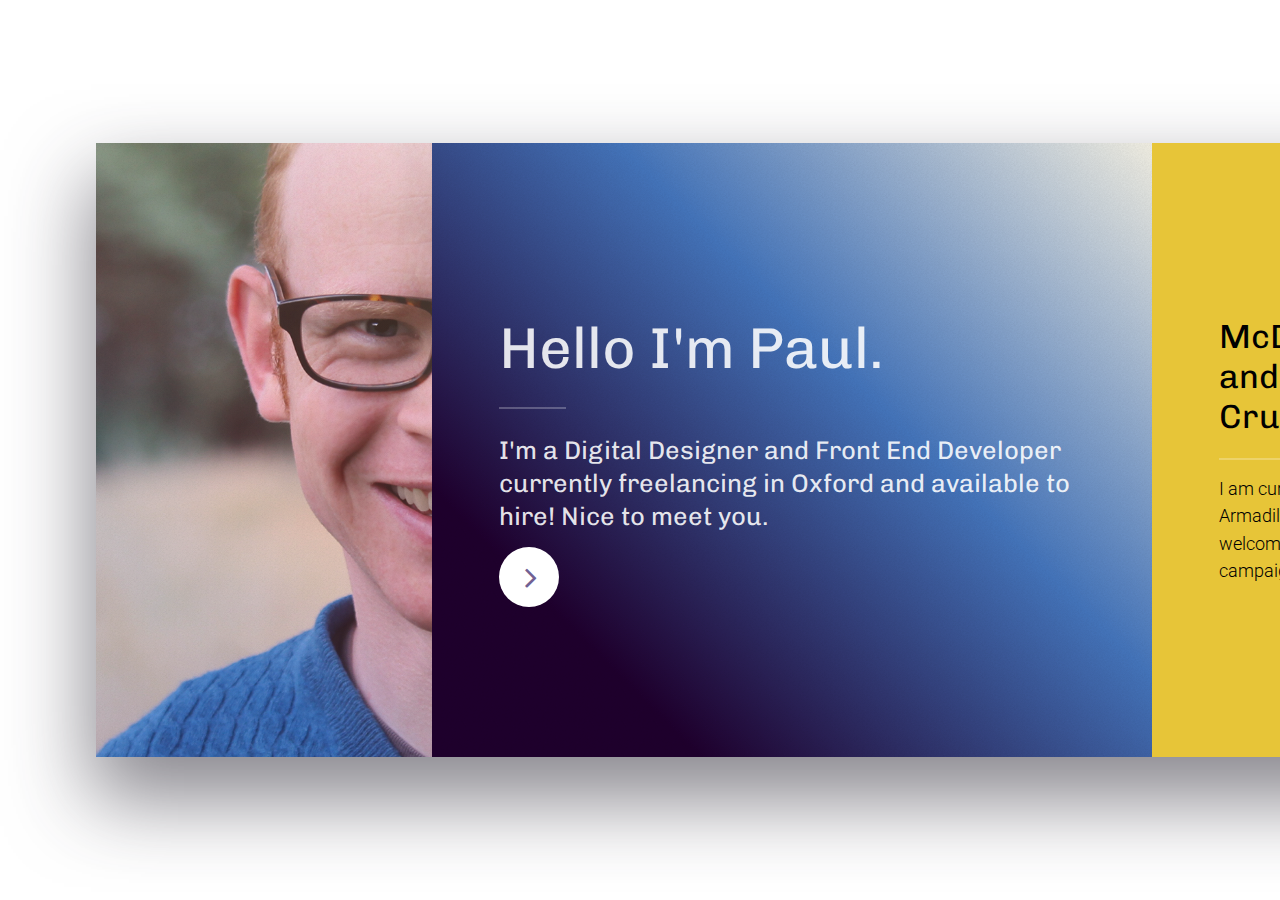
==== commit 84f6720a: "Updated index" ====
--- a/index.html
+++ b/index.html
@@ -24,6 +24,7 @@
     <link rel="stylesheet" href="assets/css/main_v2.css" />
     <noscript><link rel="stylesheet" href="assets/css/noscript.css" /></noscript>
     <meta name="robots" content="noindex, nofollow" />
+    <script src="//cdn.jsdelivr.net/blazy/latest/blazy.min.js"></script>
 </head>
 
 <body>
@@ -41,98 +42,132 @@
                         <li><a href="#first" class="button special color1 circle icon fa-angle-right">Next</a></li>
                     </ul>
                 </div>
-                <div class="image filtered span-1-75" data-position="25% 25%"><img src="images/portrait.png" alt="" /></div>
+                <div class="image filtered span-1-75" data-position="25% 25%"><img class="b-lazy" src="images/portrait.png" alt="" /></div>
             </section>
             
             
                         <!-- Freelancer Panel -->
             <section class="panel b" style="background-color: #e7c538;">
                 <div class="intro span-2"  style="color:#000;">
-                    <h2 class="major" style="color:#000; font">Digital Design Freelancer</h2>
-                    <p>I am currently freelancing at Armadillo CRM  coding email welcome programmes, newsletters and product launches for McDonald's.</p>
+                    <h2 class="major" style="color:#000; font">McDonald's and P&amp;O Cruises</h2>
+                    <p>I am currently working with Armadillo CRM building welcome journey email campaigns for their clients.</p>
                 </div>
                 <div class="gallery span-2">
-                    <video autoplay muted loop controls='true' type='video/mp4'>
-                        <source src="https://www.dropbox.com/s/gogv94dn4tb8jvl/armcmix2.mp4?dl=1" type="video/mp4">
+                    <video class="b-lazy" autoplay muted loop controls='true' type='video/mp4' width="900" height="450">
+                        <source src="https://dl.dropboxusercontent.com/s/gogv94dn4tb8jvl/armcmix2.mp4?dl=1" type="video/mp4">
                     </video>
                 </div>
             </section>
 
             <!-- Panel -->
-            <section class="panel color4" id="first">
-                <div class="intro color4 span-3">
+            <section class="panel color1" id="first">
+                <div class="intro color1 span-3">
                     <h2 class="major">Digital Design Manager</h2>
-                    <p>I managed at team of email designers and developers at <a href="http://adestra.com">Adestra</a>. We helped clients create better looking and better performing email campaigns, in less time through bespoke email templates. Most of my time was spent on pre-sales, scoping, writing briefs and guiding the team but here are a few email template designs that I have designed and clients we worked with...</p>
-                </div>
-                <div class="gallery">
-                    <div class="group span-1-5">
-                        <a href="images/gallery/fulls/stonegate.png" class="image span-1-5" data-position="bottom">
-                            <div class="infobar"><span class="icon fa-user"></span>
-                                <br>Stonegate</div><img src="images/gallery/thumbs/wireframe_square.png" /></a>
-                        <a href="images/gallery/fulls/stonegate.png" class="image span-1-5" data-position="bottom">
-                            <div class="infobar"><span class="icon fa-user"></span>
-                                <br>Slug &amp; Lettuce</div><img src="images/gallery/thumbs/slug_square.png" /></a>
-                    </div>
-
-
-                    <div class="group span-1-5">
-                        <a href="images/gallery/fulls/stonegate.png" class="image span-1-5" data-position="bottom">
-                            <div class="infobar"><span class="icon fa-user"></span>
-                                <br>The Common Room</div><img src="images/gallery/thumbs/city_square.png" /></a>
-                        <a href="images/gallery/fulls/stonegate.png" class="image span-1-5" data-position="bottom">
-                            <div class="infobar"><span class="icon fa-user"></span>
-                                <br>Walkabout</div><img src="images/gallery/thumbs/walkabout_square.png" /></a>
-                    </div>
-                </div>
+                    <p>At Adestra, I managed at team of email designers and developers at <a href="http://adestra.com">Adestra</a>. We helped clients create better looking and better performing email campaigns, in less time through bespoke email templates. Most of my time was spent on pre-sales, scoping, writing briefs and guiding the team but here are a few email template designs that I have designed and clients we worked with...</p>
+                </div>
+
                 <div class="gallery">
                     <div class="image span-2-5" data-position="top">
-                        <img src="images/gallery/thumbs/logos.png"></div>
+                       <img class="b-lazy" src="images/gallery/thumbs/logos.png"></div>
                 </div>
                 <div class="gallery">
                     <div class="group span-3">
                         <a href="images/gallery/fulls/01.jpg" class="image filtered span-3" data-position="bottom">
                             <div class="infobar"><span class="icon fa-paint-brush"></span>
-                                <br>Asda Money</div><img src="images/gallery/thumbs/01.jpg" /></a>
+                                <br>Asda Money</div><img class="b-lazy" src="images/gallery/thumbs/01.jpg" /></a>
                         <a href="images/gallery/fulls/02.jpg" class="image filtered span-1-5" data-position="center">
                             <div class="infobar"><span class="icon fa-paint-brush"></span> <span class="icon fa-code"></span>
-                                <br>Oxford University Press</div><img src="images/gallery/thumbs/02.jpg" alt="" /></a>
+                                <br>Oxford University Press</div><img class="b-lazy" src="images/gallery/thumbs/02.jpg" alt="" /></a>
                         <a href="images/gallery/fulls/03.jpg" class="image filtered span-1-5" data-position="bottom">
                             <div class="infobar">
                                 <div class="infobar"><span class="icon fa-paint-brush"></span> <span class="icon fa-code"></span>
                                     <br>The National Lottery</div>
-                            </div><img src="images/gallery/thumbs/03.jpg" alt="" /></a>
+                            </div><img class="b-lazy" src="images/gallery/thumbs/03.jpg" alt="" /></a>
                     </div>
                     <a href="images/gallery/fulls/04.jpg" class="image filtered span-2-5" data-position="top">
                         <div class="infobar"><span class="icon fa-paint-brush"></span> <span class="icon fa-code"></span>
-                            <br>Lloyds Banking Group</div><img src="images/gallery/thumbs/04.jpg" alt="" /></a>
-                </div>
-            </section>
-
-
-
-            <!-- Email Developer Panel
-            <section class="panel filtered color4-alt">
-                <div class="intro   span-3">
-                    <h2 class="major">Email Developer</h2>
-                    <p>At first glance HTML for email appears to be a throwback to the 1990s with its use of tables and inline CSS, but there is more to it than that. Email platforms, such as Adestra's MessageFocus, allows the setup of dynamic and personalised content and templating which add an extra level of markup and logic. More advanced email clients and mobile devices can read CSS3 and media queries allowing for progressive enhancements, animations and responsive email design.</p>
-                    <pre style="width:100%;"><code>&lt;table width=&quot;600&quot;&gt;
-&lt;tr amf:repeat=&quot;100&quot;&gt;&lt;td&gt;[*data('client_name')*]&lt;/td&gt;&lt;/tr&gt;
-&lt;/table&gt;</code></pre>
-                </div>
-                <div class="gallery span-2">
-                    <video autoplay muted loop controls='true' type='video/mp4'>
-                        <source src="https://dl.dropboxusercontent.com/s/t7785o9picqbp46/bmj.mp4?dl=1" type="video/mp4">
-                    </video>
-                </div>
-            </section>
- -->
-
-
-
+                            <br>Lloyds Banking Group</div><img class="b-lazy" src="images/gallery/thumbs/04.jpg" alt="" /></a>
+                </div>
+                
+                                <div class="gallery">
+                    <div class="group span-1-5">
+                        <a href="images/gallery/fulls/stonegate.png" class="image span-1-5" data-position="bottom">
+                            <div class="infobar" style="background-color: rgba(0, 0, 0, 0.4)"><span class="icon fa-user"></span>
+                                <br>Stonegate</div><img class="b-lazy" src="images/gallery/thumbs/wireframe_square.png" /></a>
+                        <a href="images/gallery/fulls/stonegate.png" class="image span-1-5" data-position="bottom">
+                            <div class="infobar" style="background-color: rgba(0, 0, 0, 0.4)"><span class="icon fa-user"></span>
+                                <br>Slug &amp; Lettuce</div><img class="b-lazy" src="images/gallery/thumbs/slug_square.png" /></a>
+                    </div>
+
+
+                    <div class="group span-1-5">
+                        <a href="images/gallery/fulls/stonegate.png" class="image span-1-5" data-position="bottom">
+                            <div class="infobar" style="background-color: rgba(0, 0, 0, 0.4)"><span class="icon fa-user"></span>
+                                <br>The Common Room</div><img class="b-lazy" src="images/gallery/thumbs/city_square.png" /></a>
+                        <a href="images/gallery/fulls/stonegate.png" class="image span-1-5" data-position="bottom">
+                            <div class="infobar" style="background-color: rgba(0, 0, 0, 0.4)"><span class="icon fa-user"></span>
+                                <br>Walkabout</div><img class="b-lazy" src="images/gallery/thumbs/walkabout_square.png" /></a>
+                    </div>
+                </div>
+            </section>
+
+
+
+
+
+
+
+         
+            
+
+
+
+
+
+            <!-- Illustrations Panel -->
+            <section class="panel color1">
+                <div class="intro color1 span-3">
+                    <h2 class="major">Print Design</h2>
+                    <p>Although most of work has been digital based, I have experience creating banners, leaflets, invitations and vinyl car wrapping using Adobe InDesign and Illustrator.</p>
+                </div>
+                <div class="gallery">
+                    <div class="group span-3">
+                        <div class="image filtered span-1-5" data-position="center"><div class="infobar">
+                                <br>Birthday card</div><img class="b-lazy" src="images/gallery/thumbs/illustrations_04.png" alt="" /></div>
+                        <div class="image filtered span-1-5" data-position="center"><div class="infobar">
+                                <br>Illustrations</div><img class="b-lazy" src="images/gallery/thumbs/illustrations_03.png" alt="" /></div>
+                        <div class="image filtered span-1-5" data-position="center"><div class="infobar">
+                                <br>Wedding invitation</div><img class="b-lazy" src="images/gallery/thumbs/illustrations_06.png" alt="" /></div>
+                        <div class="image filtered span-1-5" data-position="center"><div class="infobar">
+                                <br>Holiday club leaflet</div><img class="b-lazy" src="images/gallery/thumbs/illustrations_05.png" alt="" /></div>
+                    </div>
+                </div>
+                <div class="gallery">
+       
+                    <div class="image span-2-5" data-position="top">
+                        <div class="infobar">
+                                <br>Cairn Agency - Freeman Clarke</div> <img class="b-lazy" src="images/gallery/thumbs/freeman-clarke-banner.jpg"></div>
+
+                    <div class="group span-3">
+                        <div class="image filtered span-3" data-position="center">
+                            <div class="infobar" style="color:black;">
+                                <br>Car wraps for Adestra</div><img class="b-lazy" src="images/gallery/thumbs/adestracarwarp1.png"></div>
+                        <div class="image filtered span-3" data-position="center"><img class="b-lazy" src="images/gallery/thumbs/adestracarwarp2.png"></div>
+                    </div>
+                    <div class="group span-1-5">
+                        <div class="image filtered span-1-5" data-position="center"><img class="b-lazy" src="images/gallery/thumbs/adestracarwarp3.png"></div>
+                        <div class="image filtered span-1-5" data-position="center"><img class="b-lazy" src="images/gallery/thumbs/adestracarwarp4.png"></div>
+                    </div>
+
+
+                </div>
+            </section>
+            
+            
 
             <!-- Web Development Panel -->
-            <section class="panel color4-alt">
-                <div class="intro color4 span-3">
+            <section class="panel color1">
+                <div class="intro color1 span-3">
                     <h2 class="major">Web Development</h2>
                     <p>I have been developing a garden centre website prototype called <a href="http://plantbooth.uk" target="_blank">Plantbooth</a> using a static site generator called Hugo. The site is responsive, fast, makes use of Pinterest's Rich Pins and generates price information from RSS feeds. I am currently building the next version which uses WordPress and allows the price comparison of over 2500 plants!</p>
                     <p> This portfolio site uses a customised open source html template by <a href="https://html5up.net" target="_blank">HTML5 UP</a>, pure.css and is hosted on GitHub.</p>
@@ -141,19 +176,28 @@
                     <div class="group span-3">
                         <div class="image span-3" data-position="center">
                             <div class="infobar"><span class="icon fa-github"></span> <span class="icon fa-wordpress"></span>
-                                <br><a href="http://plantbooth.uk" target="_blank">Plantbooth</a><br>Hugo / WordPress.</div><img src="images/gallery/thumbs/plantbooth.png" />
+                                <br><a href="http://plantbooth.uk" target="_blank">Plantbooth</a><br>Hugo / WordPress.</div><img class="b-lazy" src="images/gallery/thumbs/plantbooth.png" />
                         </div>
                         <div class="image span-3" data-position="left">
-                            <a href="https://plantbooth.uk" target="_blank"><img src="images/gallery/thumbs/plantbooth_pins.png"></a>
-                        </div>
-                    </div>
-                </div>
-            </section>            
-            
-
+                            <a href="https://plantbooth.uk" target="_blank"><img class="b-lazy" src="images/gallery/thumbs/plantbooth_pins.png"></a>
+                        </div>
+                    </div>
+                </div>
+
+                <div class="gallery span-2">
+                  <video class="b-lazy" autoplay muted loop controls='true' type='video/mp4' width="900" height="450">
+                        <source src="https://dl.dropboxusercontent.com/s/iqg3w7g1wus4ls9/bicyclebloomswebsite.mp4?dl=1" type="video/mp4">
+                      </video>
+                </div>
+           
+
+            </section>  
+            
+            
+            
             <!-- Motion Panel -->
-            <section class="panel color4-alt">
-                <div class="intro color4 span-3">
+            <section class="panel color1">
+                <div class="intro color1 span-3">
                     <h2 class="major">Motion</h2>
                     <p>My first summer job was in an animation studio. I studied Architecture briefly and enjoyed creating building designs with CAD. I later took an evening course in 3D Studio Max. I have worked as an Edit Runner in TV Post-Production using Avid. Within Email design, I have enjoyed creating animated gifs and CSS animations.</p>
                     <ul class="actions">
@@ -163,12 +207,12 @@
                 <div class="gallery" style="background:white;">
                     <div class="group span-3">
                         <div class="image span-3" data-position="bottom">
-                            <video autoplay loop muted width="100%" controls='false' type='video/mp4'>
+                            <video class="b-lazy" autoplay loop muted width="100%" controls='false' type='video/mp4'>
                                 <source src="https://dl.dropboxusercontent.com/s/f4wjrq3kisc1ybz/reel.mp4?dl=1" type="video/mp4">
                             </video>
                         </div>
                         <div class="span-1-5 image world">
-                            <img src="http://anglian_water.msgfocus.com/anglian_water/images/globe8.png" alt="Love every drop. Put water at the heart of a whole new way of living." width="100%" class="rotate" />
+                            <img class="b-lazy" src="http://anglian_water.msgfocus.com/anglian_water/images/globe8.png" alt="Love every drop. Put water at the heart of a whole new way of living." width="100%" class="rotate" />
                             <div class="infobar" style="color:#000;">
                                 <span class="icon fa-code"></span>
                                 <br>Anglian Water - css animation</div>
@@ -178,48 +222,15 @@
                             <div id="back-clouds"></div>
                             <div class="infobar"><span class="icon fa-paint-brush"></span> <span class="icon fa-code"></span>
                                 <br>Adestra Email Summit - css</div>
-                            <img src="images/gallery/thumbs/mountain.png" class="mountain">
-                        </div>
-                    </div>
-                </div>
-            </section>
-
-
-
-
-
-            <!-- Illustrations Panel -->
-            <section class="panel color4-alt">
-                <div class="intro color4 span-3">
-                    <h2 class="major">Illustration</h2>
-                    <p>I really appreciate great typography, illustration and graphic design. Here's a few examples of my attempts!</p>
-                </div>
-                <div class="gallery">
-                    <div class="group span-3">
-                        <div class="image filtered span-1-5" data-position="center"><img src="images/gallery/thumbs/illustrations_04.png" alt="" /></div>
-                        <div class="image filtered span-1-5" data-position="center"><img src="images/gallery/thumbs/illustrations_03.png" alt="" /></div>
-                        <div class="image filtered span-1-5" data-position="center"><img src="images/gallery/thumbs/illustrations_06.png" alt="" /></div>
-                        <div class="image filtered span-1-5" data-position="center"><img src="images/gallery/thumbs/illustrations_05.png" alt="" /></div>
-                    </div>
-                </div>
-                <div class="gallery">
-
-                    <div class="group span-3">
-                        <div class="image filtered span-3" data-position="center">
-                            <div class="infobar" style="color:black;"><span class="icon fa-paint-brush"></span>
-                                <br>Marketing Adestra - Illustrator</div><img src="images/gallery/thumbs/adestracarwarp1.png"></div>
-                        <div class="image filtered span-3" data-position="center"><img src="images/gallery/thumbs/adestracarwarp2.png"></div>
-                    </div>
-                    <div class="group span-1-5">
-                        <div class="image filtered span-1-5" data-position="center"><img src="images/gallery/thumbs/adestracarwarp3.png"></div>
-                        <div class="image filtered span-1-5" data-position="center"><img src="images/gallery/thumbs/adestracarwarp4.png"></div>
-                    </div>
-                </div>
-            </section>
-
-
-
-            <!-- Skills and Tools Panel -->
+                            <img class="b-lazy" src="images/gallery/thumbs/mountain.png" class="mountain">
+                        </div>
+                    </div>
+                </div>
+            </section>
+ 
+
+
+            <!-- Skills and Tools Panel 
             <section class="panel color1">
                 <div class="intro joined">
                     <h2 class="major">Skills and Tools</h2>
@@ -227,7 +238,7 @@
                 </div>
                 <div class="inner">
                     <ul class="grid-icons three connected">
-                        <li><span class="icon fa-paint-brush"><span class="label">Graphic Design</span></span>
+                        <li><span class="icon fa-paint-brush"><span class="label">Print Design</span></span>
                         </li>
                         <li><span class="icon fa-camera-retro"><span class="label">Photography</span></span>
                         </li>
@@ -242,12 +253,12 @@
                     </ul>
                 </div>
             </section>
-
+-->
 
 
             <!-- Panel -->
             <section class="panel color1">
-                <div class="intro color4">
+                <div class="intro">
                     <h2 class="major">Contact</h2>
                     <p>Thank you for browsing my portfolio. If you would like to contact me, you may use the following form.</p>
                     <ul class="contact-icons color1">
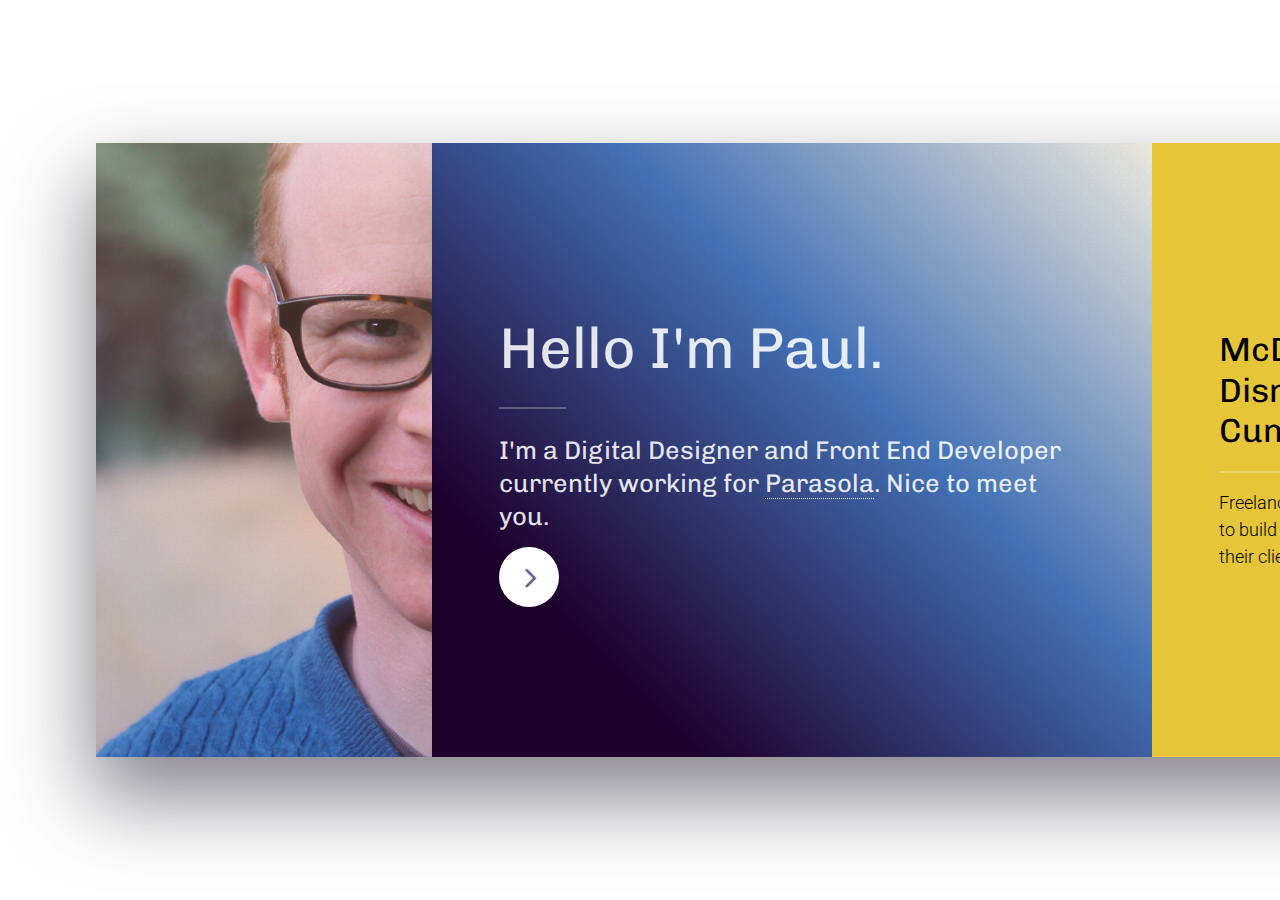
==== commit 28ce16cc: "Update index.html" ====
--- a/index.html
+++ b/index.html
@@ -36,7 +36,7 @@
             <section class="panel banner right" id="start">
                 <div class="content color0 span-3-75">
                     <h1 class="major hello">Hello I'm Paul.</h1>
-                    <h3>I'm a Digital Designer and Front End Developer currently freelancing in Oxford and available to hire! Nice to meet you.</h3>
+                    <h3>I'm a Digital Designer and Front End Developer currently working for <a href="https://parasola.uk">Parasola</a>. Nice to meet you.</h3>
                     
                     <ul class="actions">
                         <li><a href="#first" class="button special color1 circle icon fa-angle-right">Next</a></li>
@@ -49,8 +49,8 @@
                         <!-- Freelancer Panel -->
             <section class="panel b" style="background-color: #e7c538;">
                 <div class="intro span-2"  style="color:#000;">
-                    <h2 class="major" style="color:#000; font">McDonald's and P&amp;O Cruises</h2>
-                    <p>I am currently working with Armadillo CRM building welcome journey email campaigns for their clients.</p>
+                    <h2 class="major" style="color:#000; font">McDonald's, Disney and Cunard</h2>
+                    <p>Freelancer with Armadillo CRM to build email campaigns for their clients.</p>
                 </div>
                 <div class="gallery span-2">
                     <video class="b-lazy" autoplay muted loop controls='true' type='video/mp4' width="900" height="450">
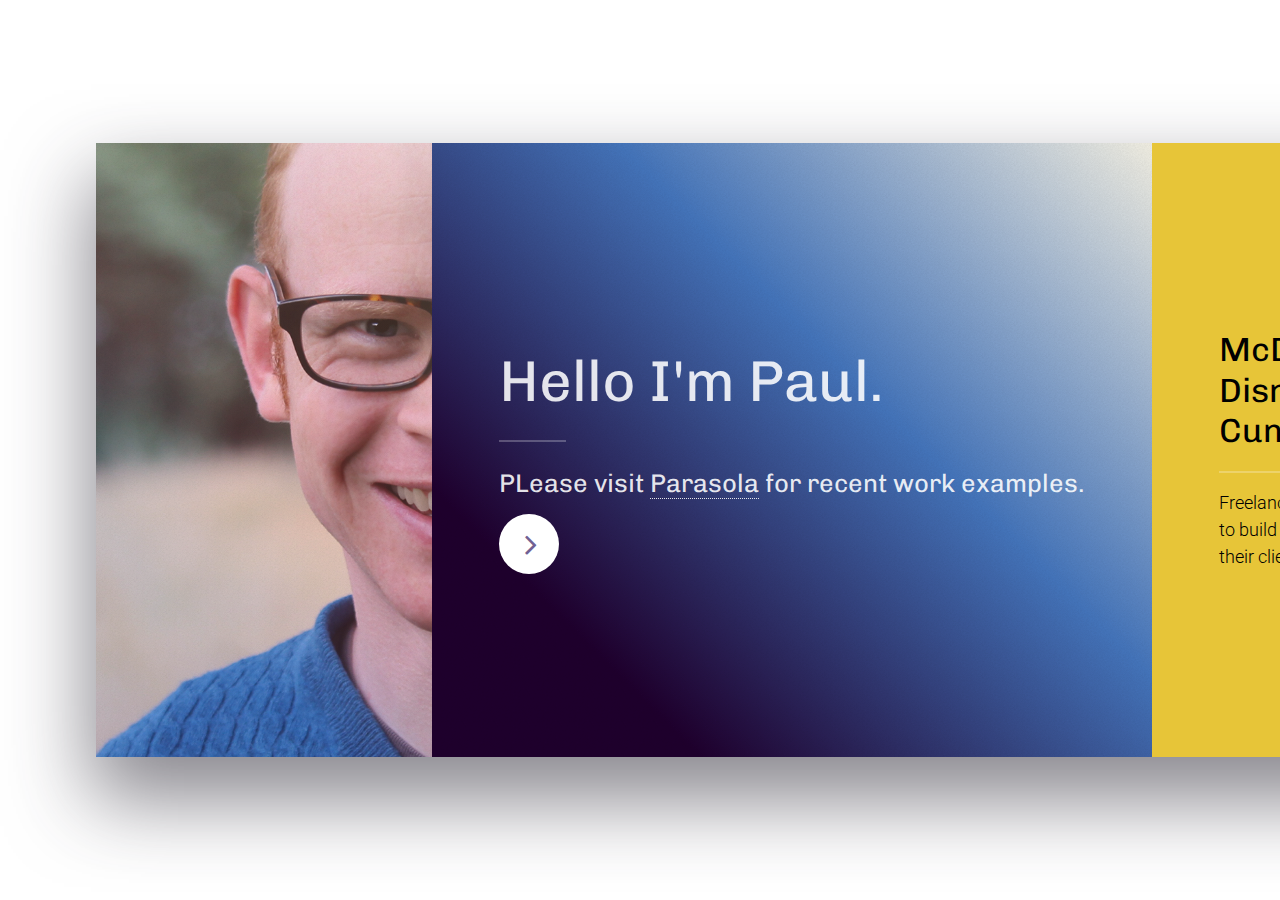
==== commit fa51ddeb: "Update index.html" ====
--- a/index.html
+++ b/index.html
@@ -36,7 +36,7 @@
             <section class="panel banner right" id="start">
                 <div class="content color0 span-3-75">
                     <h1 class="major hello">Hello I'm Paul.</h1>
-                    <h3>I'm a Digital Designer and Front End Developer currently working for <a href="https://parasola.uk">Parasola</a>. Nice to meet you.</h3>
+                    <h3>PLease visit <a href="https://parasola.co.uk">Parasola</a> for recent work examples.</h3>
                     
                     <ul class="actions">
                         <li><a href="#first" class="button special color1 circle icon fa-angle-right">Next</a></li>
@@ -63,7 +63,7 @@
             <section class="panel color1" id="first">
                 <div class="intro color1 span-3">
                     <h2 class="major">Digital Design Manager</h2>
-                    <p>At Adestra, I managed at team of email designers and developers at <a href="http://adestra.com">Adestra</a>. We helped clients create better looking and better performing email campaigns, in less time through bespoke email templates. Most of my time was spent on pre-sales, scoping, writing briefs and guiding the team but here are a few email template designs that I have designed and clients we worked with...</p>
+                    <p>At Adestra, I managed at team of email designers and developers at <a href="https://uplandsoftware.com/adestra/">Adestra</a>. We helped clients create better looking and better performing email campaigns, in less time through bespoke email templates. Most of my time was spent on pre-sales, scoping, writing briefs and guiding the team but here are a few email template designs that I have designed and clients we worked with...</p>
                 </div>
 
                 <div class="gallery">
@@ -212,7 +212,7 @@
                             </video>
                         </div>
                         <div class="span-1-5 image world">
-                            <img class="b-lazy" src="http://anglian_water.msgfocus.com/anglian_water/images/globe8.png" alt="Love every drop. Put water at the heart of a whole new way of living." width="100%" class="rotate" />
+                            <img class="b-lazy" src="https://anglian_water.msgfocus.com/anglian_water/images/globe8.png" alt="Love every drop. Put water at the heart of a whole new way of living." width="100%" class="rotate" />
                             <div class="infobar" style="color:#000;">
                                 <span class="icon fa-code"></span>
                                 <br>Anglian Water - css animation</div>
--- a/assets/css/main_v2.css
+++ b/assets/css/main_v2.css
@@ -3762,7 +3762,7 @@
 */
 
 .world {
-    background: url(http://anglian_water.msgfocus.com/anglian_water/images/bluebg5.png);
+    background: url(https://anglian_water.msgfocus.com/anglian_water/images/bluebg5.png);
     background-size: 100%;
     overflow: hidden;
 }
@@ -3809,7 +3809,7 @@
     margin-top: 0px;
     height: 100%;
     width: 1850px;
-    background: url(http://adestra.msgfocus.com/adestra/images/wordsclouds_02.png) repeat-x;
+    background: url(https://adestra.msgfocus.com/adestra/images/wordsclouds_02.png) repeat-x;
     position: absolute;
     top: 5em;
     left: 0;
@@ -3852,7 +3852,7 @@
     margin-top: -10px;
     height: 100%;
     width: 1100px;
-    background: url(http://adestra.msgfocus.com/adestra/images/cloudbg.png);
+    background: url(https://adestra.msgfocus.com/adestra/images/cloudbg.png);
     position: absolute;
     top: 4.8em;
     left: 0;
@@ -3893,4 +3893,4 @@
 
 .display-none {
     display: none;
-}+}
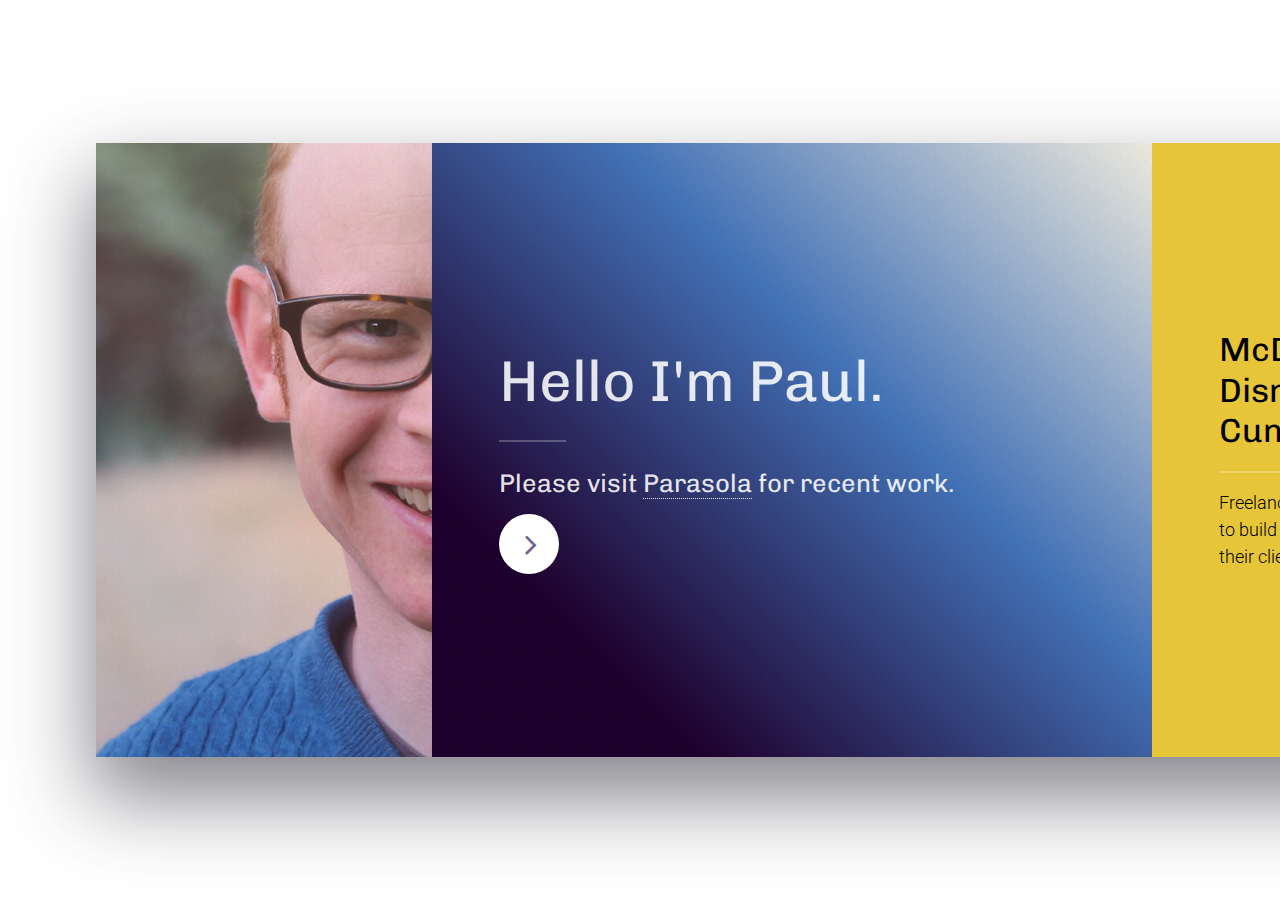
==== commit cf076517: "Update index.html" ====
--- a/index.html
+++ b/index.html
@@ -36,7 +36,7 @@
             <section class="panel banner right" id="start">
                 <div class="content color0 span-3-75">
                     <h1 class="major hello">Hello I'm Paul.</h1>
-                    <h3>PLease visit <a href="https://parasola.co.uk">Parasola</a> for recent work examples.</h3>
+                    <h3>Please visit <a href="https://parasola.co.uk">Parasola</a> for recent work.</h3>
                     
                     <ul class="actions">
                         <li><a href="#first" class="button special color1 circle icon fa-angle-right">Next</a></li>
